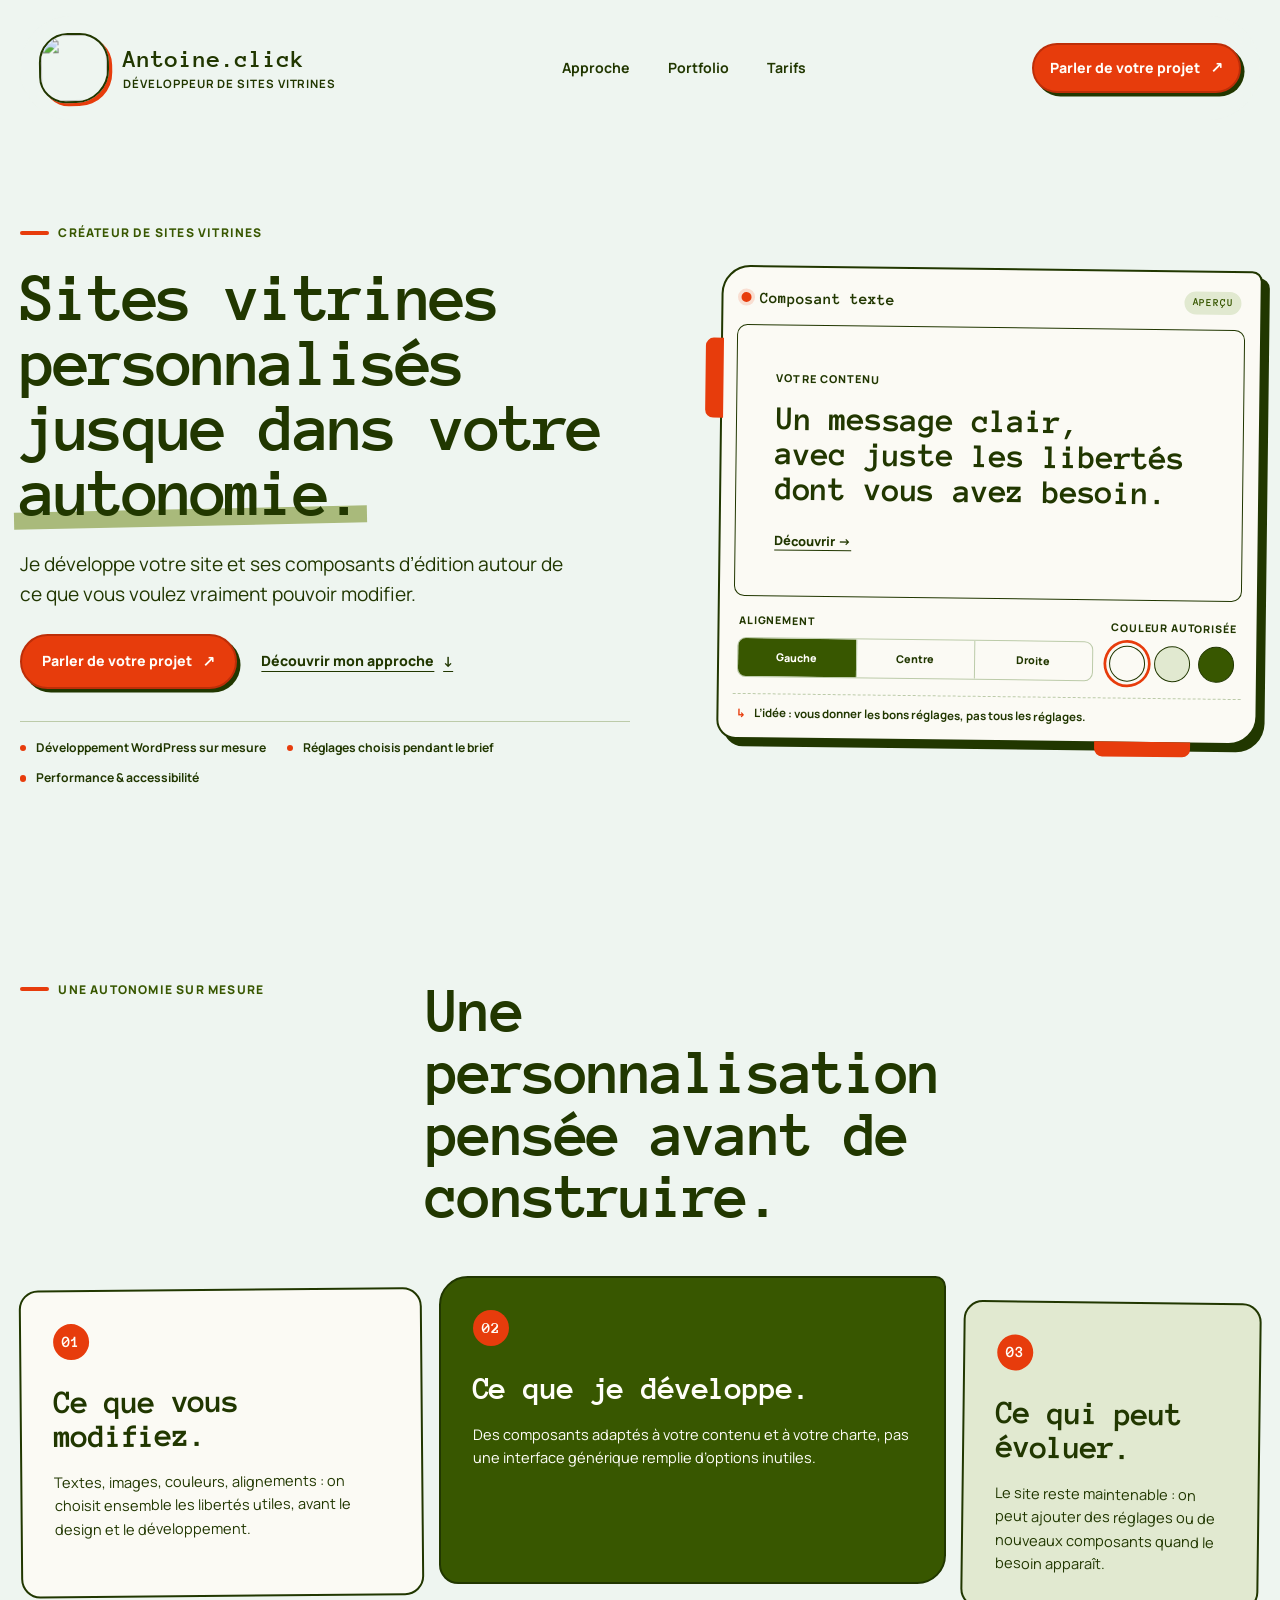
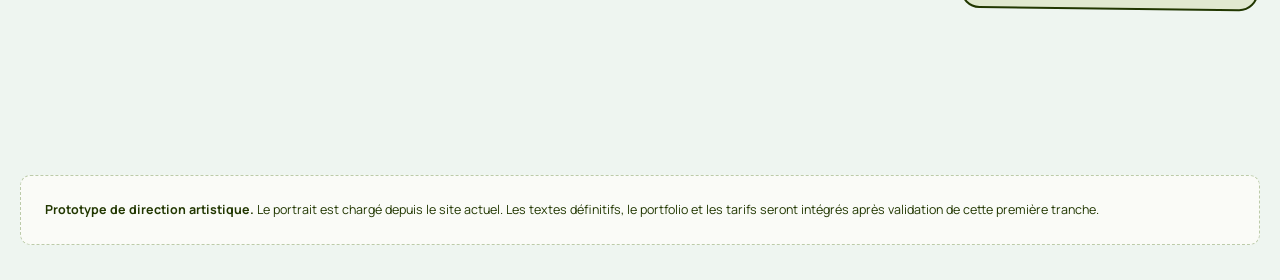
==== index.html @ 4ab594c1 "Publish prototype" ====
<!doctype html>
<html lang="fr">
  <head>
    <meta charset="UTF-8">
    <meta name="viewport" content="width=device-width, initial-scale=1">
    <meta
      name="description"
      content="Prototype de direction artistique pour le futur site d’Antoine."
    >
    <title>Antoine — Développement de sites vitrines sur mesure</title>
    <link rel="preconnect" href="https://fonts.googleapis.com">
    <link rel="preconnect" href="https://fonts.gstatic.com" crossorigin>
    <link
      href="https://fonts.googleapis.com/css2?family=Anonymous+Pro:wght@400;700&family=Manrope:wght@400;500;600;700&display=swap"
      rel="stylesheet"
    >
    <link rel="stylesheet" href="styles.css">
    <script src="script.js" defer></script>
  </head>
  <body>
    <a class="skip-link" href="#main">Aller au contenu</a>

    <header class="site-header" data-header>
      <a class="identity" href="#" aria-label="Antoine, accueil">
        <span class="portrait-frame">
          <img
            src="https://antoine.click/wp-content/uploads/portrait-antoine-carre-150x150.webp"
            alt=""
            width="150"
            height="150"
          >
        </span>
        <span class="identity-copy">
          <strong>Antoine.click</strong>
          <span>Développeur de sites vitrines</span>
        </span>
      </a>

      <nav class="desktop-nav" aria-label="Navigation principale">
        <ul>
          <li><a href="#approche">Approche</a></li>
          <li><a href="#portfolio">Portfolio</a></li>
          <li><a href="#tarifs">Tarifs</a></li>
        </ul>
      </nav>

      <a class="header-action button button--small" href="#projet">
        Parler de votre projet
        <span aria-hidden="true">↗</span>
      </a>

      <button
        class="menu-toggle"
        type="button"
        aria-expanded="false"
        aria-controls="mobile-menu"
      >
        <span class="menu-toggle__label">Menu</span>
        <span class="menu-toggle__icon" aria-hidden="true">
          <span></span>
          <span></span>
        </span>
      </button>

      <nav class="mobile-nav" id="mobile-menu" aria-label="Navigation mobile" hidden>
        <a href="#approche">Approche</a>
        <a href="#portfolio">Portfolio</a>
        <a href="#tarifs">Tarifs</a>
        <a href="#projet">Parler de votre projet</a>
      </nav>
    </header>

    <main id="main">
      <section class="hero" aria-labelledby="hero-title">
        <div class="hero-copy">
          <p class="eyebrow">
            <span aria-hidden="true"></span>
            Créateur de sites vitrines
          </p>
          <h1 id="hero-title">
            Sites vitrines<br>
            personnalisés<br>
            jusque dans votre <em>autonomie.</em>
          </h1>
          <p class="hero-intro">
            Je développe votre site et ses composants d’édition autour de ce
            que vous voulez vraiment pouvoir modifier.
          </p>
          <div class="hero-actions">
            <a class="button" href="#projet">
              Parler de votre projet
              <span aria-hidden="true">↗</span>
            </a>
            <a class="text-link" href="#approche">
              Découvrir mon approche
              <span aria-hidden="true">↓</span>
            </a>
          </div>
          <ul class="proof-list" aria-label="Points forts">
            <li>Développement WordPress sur mesure</li>
            <li>Réglages choisis pendant le brief</li>
            <li>Performance &amp; accessibilité</li>
          </ul>
        </div>

        <div class="workbench" aria-labelledby="demo-title">
          <div class="workbench__topbar">
            <p id="demo-title">
              <span class="status-dot" aria-hidden="true"></span>
              Composant texte
            </p>
            <span class="workbench__tag">aperçu</span>
          </div>

          <div class="component-preview" data-tone="cream" data-align="left">
            <p class="component-preview__label">Votre contenu</p>
            <p class="component-preview__text">
              Un message clair,<br>
              avec juste les libertés<br>
              dont vous avez besoin.
            </p>
            <a href="#projet" class="component-preview__link">Découvrir →</a>
          </div>

          <form class="controls" aria-label="Réglages de démonstration">
            <fieldset>
              <legend>Alignement</legend>
              <div class="segmented-control">
                <label>
                  <input type="radio" name="align" value="left" checked>
                  <span>Gauche</span>
                </label>
                <label>
                  <input type="radio" name="align" value="center">
                  <span>Centre</span>
                </label>
                <label>
                  <input type="radio" name="align" value="right">
                  <span>Droite</span>
                </label>
              </div>
            </fieldset>

            <fieldset>
              <legend>Couleur autorisée</legend>
              <div class="swatches">
                <label>
                  <input type="radio" name="tone" value="cream" checked>
                  <span class="swatch swatch--cream">
                    <span class="visually-hidden">Fond clair</span>
                  </span>
                </label>
                <label>
                  <input type="radio" name="tone" value="sage">
                  <span class="swatch swatch--sage">
                    <span class="visually-hidden">Fond végétal</span>
                  </span>
                </label>
                <label>
                  <input type="radio" name="tone" value="green">
                  <span class="swatch swatch--green">
                    <span class="visually-hidden">Fond vert profond</span>
                  </span>
                </label>
              </div>
            </fieldset>
          </form>

          <p class="workbench__note">
            <span aria-hidden="true">↳</span>
            L’idée : vous donner les bons réglages, pas tous les réglages.
          </p>
        </div>
      </section>

      <section class="approach" id="approche" aria-labelledby="approach-title">
        <div class="section-heading">
          <p class="eyebrow">
            <span aria-hidden="true"></span>
            Une autonomie sur mesure
          </p>
          <h2 id="approach-title">
            Une personnalisation pensée avant de construire.
          </h2>
        </div>

        <div class="approach-grid">
          <article class="principle principle--brief">
            <span class="principle__number">01</span>
            <h3>Ce que vous modifiez.</h3>
            <p>
              Textes, images, couleurs, alignements : on choisit ensemble les
              libertés utiles, avant le design et le développement.
            </p>
          </article>

          <article class="principle principle--build">
            <span class="principle__number">02</span>
            <h3>Ce que je développe.</h3>
            <p>
              Des composants adaptés à votre contenu et à votre charte, pas une
              interface générique remplie d’options inutiles.
            </p>
          </article>

          <article class="principle principle--evolve">
            <span class="principle__number">03</span>
            <h3>Ce qui peut évoluer.</h3>
            <p>
              Le site reste maintenable : on peut ajouter des réglages ou de
              nouveaux composants quand le besoin apparaît.
            </p>
          </article>
        </div>
      </section>

      <section class="prototype-note" aria-label="Note sur le prototype">
        <p>
          <strong>Prototype de direction artistique.</strong>
          Le portrait est chargé depuis le site actuel. Les textes définitifs,
          le portfolio et les tarifs seront intégrés après validation de cette
          première tranche.
        </p>
      </section>

      <section class="placeholder-section" id="portfolio" aria-label="Portfolio à venir"></section>
      <section class="placeholder-section" id="tarifs" aria-label="Tarifs à venir"></section>
      <section class="placeholder-section" id="projet" aria-label="Demande de projet à venir"></section>
    </main>
  </body>
</html>
---- styles.css ----
:root {
  --color-canvas: #eef5f0;
  --color-surface: #fbfaf4;
  --color-surface-soft: #e1e9d0;
  --color-green: #385700;
  --color-green-deep: #213700;
  --color-sage: #a9ba7b;
  --color-orange: #e73c0c;
  --color-orange-dark: #bd2e08;
  --color-line: #bccba9;
  --color-white: #fffef9;
  --font-display: "Anonymous Pro", "Courier New", monospace;
  --font-body: "Manrope", system-ui, sans-serif;
  --shadow-hard: 0.45rem 0.45rem 0 var(--color-green-deep);
  --radius-sm: 0.65rem;
  --radius-md: 1.2rem;
  --radius-lg: 1.8rem;
  --space-1: 0.4rem;
  --space-2: 0.75rem;
  --space-3: 1rem;
  --space-4: 1.5rem;
  --space-5: 2rem;
  --space-6: 3rem;
  --space-7: clamp(4rem, 8vw, 7rem);
  --content-width: 78rem;
  --reading-width: 43rem;
  --header-width: 82rem;
}

* {
  box-sizing: border-box;
}

html {
  color: var(--color-green-deep);
  background: var(--color-canvas);
  font-family: var(--font-body);
  line-height: 1.6;
  scroll-behavior: smooth;
}

body {
  margin: 0;
  overflow-x: hidden;
}

button,
input {
  font: inherit;
}

a {
  color: inherit;
}

a:focus-visible,
button:focus-visible,
input:focus-visible + span {
  outline: 0.22rem solid var(--color-orange);
  outline-offset: 0.25rem;
}

.skip-link {
  position: fixed;
  inset: var(--space-3) auto auto var(--space-3);
  z-index: 100;
  padding: var(--space-2) var(--space-3);
  color: var(--color-white);
  background: var(--color-green-deep);
  transform: translateY(-180%);
}

.skip-link:focus {
  transform: none;
}

.visually-hidden {
  position: absolute;
  width: 1px;
  height: 1px;
  padding: 0;
  margin: -1px;
  overflow: hidden;
  clip: rect(0, 0, 0, 0);
  white-space: nowrap;
  border: 0;
}

.site-header,
.hero,
.approach,
.prototype-note {
  width: min(calc(100% - 2.5rem), var(--content-width));
  margin-inline: auto;
}

.site-header {
  position: sticky;
  top: 0.85rem;
  z-index: 20;
  display: grid;
  grid-template-columns: auto 1fr auto;
  align-items: center;
  gap: clamp(1.4rem, 3vw, var(--space-5));
  width: min(calc(100% - 2.5rem), var(--header-width));
  margin-top: var(--space-3);
  padding: 1rem 1.1rem;
  background: rgb(238 245 240 / 88%);
  border: 1px solid rgb(188 203 169 / 0%);
  border-radius: 999px;
  backdrop-filter: blur(14px);
  transition:
    width 220ms ease,
    padding 220ms ease,
    background-color 220ms ease,
    border-color 220ms ease,
    box-shadow 220ms ease;
}

.site-header.is-compact {
  width: min(calc(100% - 2.5rem), var(--content-width));
  padding: 0.55rem 0.75rem;
  background: rgb(251 250 244 / 92%);
  border-color: rgb(188 203 169 / 85%);
  box-shadow: 0 0.8rem 2rem rgb(33 55 0 / 8%);
}

.identity {
  display: inline-flex;
  align-items: center;
  gap: 0.95rem;
  width: fit-content;
  text-decoration: none;
}

.portrait-frame {
  display: block;
  flex: 0 0 auto;
  width: 4.35rem;
  aspect-ratio: 1;
  border: 0.16rem solid var(--color-green-deep);
  border-radius: 42% 42% 48% 38%;
  box-shadow: 0.2rem 0.2rem 0 var(--color-orange);
  overflow: hidden;
  transform: rotate(-1deg);
  transition:
    width 220ms ease,
    box-shadow 220ms ease;
}

.site-header.is-compact .portrait-frame {
  width: 3.1rem;
  box-shadow: 0.14rem 0.14rem 0 var(--color-orange);
}

.portrait-frame img {
  display: block;
  width: 100%;
  height: 100%;
  object-fit: cover;
}

.identity-copy {
  display: grid;
  line-height: 1.15;
}

.identity-copy strong {
  font-family: var(--font-display);
  font-size: clamp(1.25rem, 2vw, 1.55rem);
  transition: font-size 220ms ease;
}

.site-header.is-compact .identity-copy strong {
  font-size: 1.1rem;
}

.identity-copy span {
  margin-top: 0.2rem;
  font-size: 0.72rem;
  font-weight: 700;
  letter-spacing: 0.08em;
  text-transform: uppercase;
  transition:
    opacity 180ms ease,
    transform 180ms ease;
}

.site-header.is-compact .identity-copy span {
  opacity: 0;
  transform: translateY(-0.25rem);
  pointer-events: none;
}

.desktop-nav {
  justify-self: center;
}

.desktop-nav ul {
  display: flex;
  gap: clamp(1.2rem, 3vw, 2.8rem);
  margin: 0;
  padding: 0;
  list-style: none;
}

.desktop-nav a {
  position: relative;
  font-size: 0.88rem;
  font-weight: 700;
  text-decoration: none;
}

.desktop-nav a::after {
  position: absolute;
  right: 0;
  bottom: -0.35rem;
  left: 0;
  height: 0.16rem;
  background: var(--color-orange);
  content: "";
  transform: scaleX(0);
  transform-origin: right;
}

.desktop-nav a:hover::after,
.desktop-nav a:focus-visible::after {
  transform: scaleX(1);
  transform-origin: left;
}

.button {
  display: inline-flex;
  align-items: center;
  justify-content: center;
  gap: 0.65rem;
  min-height: 3.25rem;
  padding: 0.82rem 1.25rem;
  color: var(--color-white);
  background: var(--color-orange);
  border: 0.14rem solid var(--color-orange-dark);
  border-radius: 999px;
  box-shadow: 0.22rem 0.22rem 0 var(--color-green-deep);
  font-size: 0.88rem;
  font-weight: 800;
  text-decoration: none;
}

.button--small {
  min-height: 2.75rem;
  padding: 0.65rem 1rem;
}

.button:hover {
  background: var(--color-orange-dark);
  box-shadow: 0.08rem 0.08rem 0 var(--color-green-deep);
  transform: translate(0.14rem, 0.14rem);
}

.button span {
  font-size: 1.1em;
}

.menu-toggle,
.mobile-nav {
  display: none;
}

.hero {
  display: grid;
  grid-template-columns: minmax(0, 1.06fr) minmax(23rem, 0.94fr);
  align-items: center;
  gap: clamp(3.25rem, 7vw, 7rem);
  min-height: calc(100svh - 8rem);
  padding-block: clamp(2.75rem, 5.5vw, 5.4rem);
}

.hero-copy {
  min-width: 0;
}

.eyebrow {
  display: flex;
  align-items: center;
  gap: 0.6rem;
  margin: 0 0 var(--space-4);
  color: var(--color-green);
  font-size: 0.75rem;
  font-weight: 800;
  letter-spacing: 0.1em;
  text-transform: uppercase;
}

.eyebrow > span {
  width: 1.8rem;
  height: 0.22rem;
  background: var(--color-orange);
  border-radius: 999px;
}

h1,
h2,
h3,
p {
  overflow-wrap: break-word;
}

h1,
h2,
h3 {
  font-family: var(--font-display);
}

h1 {
  max-width: 15.5ch;
  margin: 0;
  font-size: clamp(3rem, 5.4vw, 5.35rem);
  font-weight: 700;
  letter-spacing: -0.055em;
  line-height: 0.94;
}

h1 em,
h2 em {
  position: relative;
  z-index: 0;
  color: inherit;
  font-style: normal;
}

h1 em::after,
h2 em::after {
  position: absolute;
  z-index: -1;
  right: -0.08em;
  bottom: 0.04em;
  left: -0.08em;
  height: 0.24em;
  background: var(--color-sage);
  content: "";
  transform: rotate(-1.2deg);
}

.hero-intro {
  max-width: 34rem;
  margin: var(--space-4) 0 0;
  font-size: clamp(1.03rem, 1.5vw, 1.22rem);
  line-height: 1.55;
}

.hero-actions {
  display: flex;
  flex-wrap: wrap;
  align-items: center;
  gap: var(--space-4);
  margin-top: var(--space-4);
}

.text-link {
  display: inline-flex;
  align-items: center;
  gap: 0.55rem;
  padding-block: 0.5rem;
  font-size: 0.88rem;
  font-weight: 800;
  text-underline-offset: 0.3rem;
}

.proof-list {
  display: flex;
  flex-wrap: wrap;
  gap: 0.7rem 1.3rem;
  margin: var(--space-5) 0 0;
  padding: var(--space-3) 0 0;
  border-top: 1px solid var(--color-line);
  list-style: none;
}

.proof-list li {
  position: relative;
  padding-left: 1rem;
  font-size: 0.76rem;
  font-weight: 700;
}

.proof-list li::before {
  position: absolute;
  top: 0.55em;
  left: 0;
  width: 0.4rem;
  height: 0.4rem;
  background: var(--color-orange);
  border-radius: 50%;
  content: "";
}

.workbench {
  position: relative;
  padding: 0.9rem;
  background: var(--color-surface);
  border: 0.16rem solid var(--color-green-deep);
  border-radius: var(--radius-lg) var(--radius-sm) var(--radius-lg) var(--radius-md);
  box-shadow: var(--shadow-hard);
  transform: rotate(0.7deg);
}

.workbench::before,
.workbench::after {
  position: absolute;
  z-index: -1;
  background: var(--color-orange);
  content: "";
}

.workbench::before {
  top: 15%;
  left: -1.05rem;
  width: 1.1rem;
  height: 5rem;
  border-radius: 0.5rem 0 0 0.5rem;
}

.workbench::after {
  right: 12%;
  bottom: -0.9rem;
  width: 6rem;
  height: 0.9rem;
  border-radius: 0 0 0.5rem 0.5rem;
}

.workbench__topbar {
  display: flex;
  align-items: center;
  justify-content: space-between;
  gap: var(--space-3);
  padding: 0.2rem 0.25rem 0.85rem;
  font-family: var(--font-display);
  font-weight: 700;
}

.workbench__topbar p {
  display: flex;
  align-items: center;
  gap: 0.5rem;
  margin: 0;
}

.status-dot {
  width: 0.62rem;
  height: 0.62rem;
  background: var(--color-orange);
  border-radius: 50%;
  box-shadow: 0 0 0 0.22rem rgb(231 60 12 / 15%);
}

.workbench__tag {
  padding: 0.18rem 0.5rem;
  color: var(--color-green);
  background: var(--color-surface-soft);
  border-radius: 999px;
  font-size: 0.68rem;
  letter-spacing: 0.08em;
  text-transform: uppercase;
}

.component-preview {
  display: grid;
  align-content: center;
  min-height: 17rem;
  padding: clamp(1.45rem, 3vw, 2.5rem);
  color: var(--color-green-deep);
  background: var(--color-surface);
  border: 0.12rem solid var(--color-green-deep);
  border-radius: var(--radius-sm);
  transition:
    color 220ms ease,
    background-color 220ms ease,
    text-align 220ms ease;
}

.component-preview[data-tone="sage"] {
  background: var(--color-surface-soft);
}

.component-preview[data-tone="green"] {
  color: var(--color-white);
  background: var(--color-green);
}

.component-preview[data-align="center"] {
  text-align: center;
}

.component-preview[data-align="right"] {
  text-align: right;
}

.component-preview__label {
  margin: 0 0 1rem;
  font-size: 0.68rem;
  font-weight: 800;
  letter-spacing: 0.1em;
  text-transform: uppercase;
}

.component-preview__text {
  margin: 0;
  font-family: var(--font-display);
  font-size: clamp(1.55rem, 2.65vw, 2.3rem);
  font-weight: 700;
  letter-spacing: -0.035em;
  line-height: 1.02;
}

.component-preview__link {
  margin-top: 1.5rem;
  font-size: 0.8rem;
  font-weight: 800;
  text-underline-offset: 0.25rem;
}

.controls {
  display: grid;
  grid-template-columns: minmax(0, 1fr) auto;
  align-items: end;
  gap: var(--space-3);
  padding: 1rem 0.2rem 0.1rem;
}

.controls fieldset {
  min-width: 0;
  margin: 0;
  padding: 0;
  border: 0;
}

.controls legend {
  margin-bottom: 0.55rem;
  font-size: 0.66rem;
  font-weight: 800;
  letter-spacing: 0.08em;
  text-transform: uppercase;
}

.segmented-control {
  display: grid;
  grid-template-columns: repeat(3, minmax(0, 1fr));
  overflow: hidden;
  border: 0.1rem solid var(--color-line);
  border-radius: 0.55rem;
}

.segmented-control label,
.swatches label {
  position: relative;
  cursor: pointer;
}

.segmented-control input,
.swatches input {
  position: absolute;
  opacity: 0;
  pointer-events: none;
}

.segmented-control span {
  display: grid;
  min-height: 2.35rem;
  padding-inline: 0.6rem;
  place-items: center;
  font-size: 0.67rem;
  font-weight: 800;
}

.segmented-control label + label span {
  border-left: 0.1rem solid var(--color-line);
}

.segmented-control input:checked + span {
  color: var(--color-white);
  background: var(--color-green);
}

.swatches {
  display: flex;
  gap: 0.55rem;
}

.swatch {
  display: block;
  width: 2.25rem;
  height: 2.25rem;
  border: 0.11rem solid var(--color-green-deep);
  border-radius: 50%;
}

.swatch--cream {
  background: var(--color-surface);
}

.swatch--sage {
  background: var(--color-surface-soft);
}

.swatch--green {
  background: var(--color-green);
}

.swatches input:checked + .swatch {
  box-shadow:
    0 0 0 0.18rem var(--color-surface),
    0 0 0 0.35rem var(--color-orange);
}

.workbench__note {
  display: flex;
  gap: 0.55rem;
  margin: 0.9rem 0 0;
  padding: 0.65rem 0.2rem 0;
  border-top: 1px dashed var(--color-line);
  font-size: 0.72rem;
  font-weight: 700;
}

.workbench__note span {
  color: var(--color-orange);
}

.approach {
  padding-block: clamp(3rem, 7vw, 5.5rem);
}

.section-heading {
  display: grid;
  grid-template-columns: minmax(13rem, 0.38fr) minmax(0, 1fr);
  align-items: start;
  gap: clamp(2rem, 7vw, 7rem);
}

.section-heading h2 {
  max-width: 18ch;
  margin: 0;
  font-size: clamp(2.35rem, 5vw, 4.5rem);
  letter-spacing: -0.045em;
  line-height: 0.97;
}

.approach-grid {
  display: grid;
  grid-template-columns: repeat(12, minmax(0, 1fr));
  gap: var(--space-3);
  margin-top: var(--space-6);
}

.principle {
  position: relative;
  min-height: 15rem;
  padding: clamp(1.35rem, 2.5vw, 2rem);
  border: 0.13rem solid var(--color-green-deep);
  border-radius: var(--radius-md);
}

.principle--brief {
  grid-column: 1 / span 4;
  background: var(--color-surface);
  transform: translateY(0.8rem) rotate(-0.5deg);
}

.principle--build {
  grid-column: 5 / span 5;
  color: var(--color-white);
  background: var(--color-green);
  border-radius: var(--radius-lg) var(--radius-sm) var(--radius-lg) var(--radius-md);
}

.principle--evolve {
  grid-column: 10 / span 3;
  background: var(--color-surface-soft);
  transform: translateY(1.6rem) rotate(0.7deg);
}

.principle__number {
  display: inline-grid;
  width: 2.25rem;
  height: 2.25rem;
  margin-bottom: 1.7rem;
  place-items: center;
  color: var(--color-white);
  background: var(--color-orange);
  border-radius: 50%;
  font-family: var(--font-display);
  font-weight: 700;
}

.principle h3 {
  margin: 0;
  font-size: clamp(1.45rem, 2.6vw, 2.15rem);
  letter-spacing: -0.035em;
  line-height: 1.02;
}

.principle p {
  margin: 1rem 0 0;
  font-size: 0.91rem;
}

.prototype-note {
  margin-block: var(--space-7) var(--space-5);
  padding: var(--space-4);
  background: rgb(255 254 249 / 70%);
  border: 1px dashed var(--color-line);
  border-radius: var(--radius-sm);
  font-size: 0.78rem;
}

.prototype-note p {
  margin: 0;
}

.placeholder-section {
  min-height: 1px;
}

@media (max-width: 62rem) {
  .site-header {
    grid-template-columns: 1fr auto;
  }

  .site-header.is-compact .identity-copy span {
    display: none;
  }

  .desktop-nav,
  .header-action {
    display: none;
  }

  .menu-toggle {
    display: inline-flex;
    align-items: center;
    gap: 0.7rem;
    min-height: 2.8rem;
    padding: 0.55rem 0.8rem 0.55rem 1rem;
    color: var(--color-white);
    background: var(--color-orange);
    border: 0.12rem solid var(--color-orange-dark);
    border-radius: 999px;
    box-shadow: 0.18rem 0.18rem 0 var(--color-green-deep);
    font-size: 0.75rem;
    font-weight: 800;
    cursor: pointer;
  }

  .menu-toggle__icon {
    display: grid;
    gap: 0.3rem;
    width: 1.3rem;
  }

  .menu-toggle__icon span {
    display: block;
    height: 0.13rem;
    background: currentColor;
    border-radius: 999px;
  }

  .menu-toggle[aria-expanded="true"] .menu-toggle__icon span:first-child {
    transform: translateY(0.215rem) rotate(45deg);
  }

  .menu-toggle[aria-expanded="true"] .menu-toggle__icon span:last-child {
    transform: translateY(-0.215rem) rotate(-45deg);
  }

  .mobile-nav {
    position: absolute;
    top: calc(100% - 0.5rem);
    right: 0;
    display: grid;
    min-width: min(20rem, calc(100vw - 2.5rem));
    padding: var(--space-3);
    background: var(--color-surface);
    border: 0.14rem solid var(--color-green-deep);
    border-radius: var(--radius-md);
    box-shadow: var(--shadow-hard);
  }

  .mobile-nav[hidden] {
    display: none;
  }

  .mobile-nav a {
    padding: 0.8rem;
    font-family: var(--font-display);
    font-size: 1.15rem;
    font-weight: 700;
    text-decoration: none;
  }

  .mobile-nav a + a {
    border-top: 1px solid var(--color-line);
  }

  .hero {
    grid-template-columns: minmax(0, 1fr);
    min-height: auto;
  }

  .hero-copy {
    max-width: 48rem;
  }

  .workbench {
    width: min(100%, 40rem);
    justify-self: center;
  }

  .section-heading {
    grid-template-columns: 1fr;
    gap: 1rem;
  }

  .approach-grid {
    grid-template-columns: repeat(2, minmax(0, 1fr));
  }

  .principle--brief,
  .principle--build,
  .principle--evolve {
    grid-column: auto;
    transform: none;
  }

  .principle--evolve {
    grid-column: 1 / -1;
    min-height: auto;
  }
}

@media (max-width: 42rem) {
  .site-header,
  .hero,
  .approach,
  .prototype-note {
    width: min(calc(100% - 1.5rem), var(--content-width));
  }

  .site-header {
    top: 0.5rem;
    padding: 0.65rem;
  }

  .portrait-frame {
    width: 3.45rem;
  }

  .identity-copy span {
    display: none;
  }

  .hero {
    gap: 3.5rem;
    padding-top: 2.5rem;
  }

  h1 {
    font-size: clamp(2.65rem, 13vw, 4.2rem);
  }

  .hero-intro {
    font-size: 1rem;
  }

  .hero-actions {
    align-items: stretch;
    flex-direction: column;
  }

  .button,
  .text-link {
    width: 100%;
    justify-content: center;
  }

  .proof-list {
    display: grid;
  }

  .workbench {
    padding: 0.75rem;
    box-shadow: 0.28rem 0.28rem 0 var(--color-green-deep);
    transform: none;
  }

  .component-preview {
    min-height: 16rem;
    padding: 1.5rem;
  }

  .component-preview__text {
    font-size: clamp(1.6rem, 8vw, 2.2rem);
  }

  .controls {
    grid-template-columns: 1fr;
  }

  .segmented-control span {
    padding-inline: 0.2rem;
  }

  .approach-grid {
    grid-template-columns: 1fr;
  }

  .principle--evolve {
    grid-column: auto;
  }

  .principle {
    min-height: auto;
  }
}

@media (prefers-reduced-motion: no-preference) {
  .skip-link,
  .desktop-nav a::after,
  .button,
  .menu-toggle,
  .menu-toggle__icon span,
  .component-preview {
    transition:
      transform 180ms ease,
      box-shadow 180ms ease,
      background-color 180ms ease,
      color 180ms ease;
  }
}

@media (prefers-reduced-motion: reduce) {
  html {
    scroll-behavior: auto;
  }

  .site-header,
  .portrait-frame,
  .identity-copy strong,
  .identity-copy span {
    transition: none;
  }
}
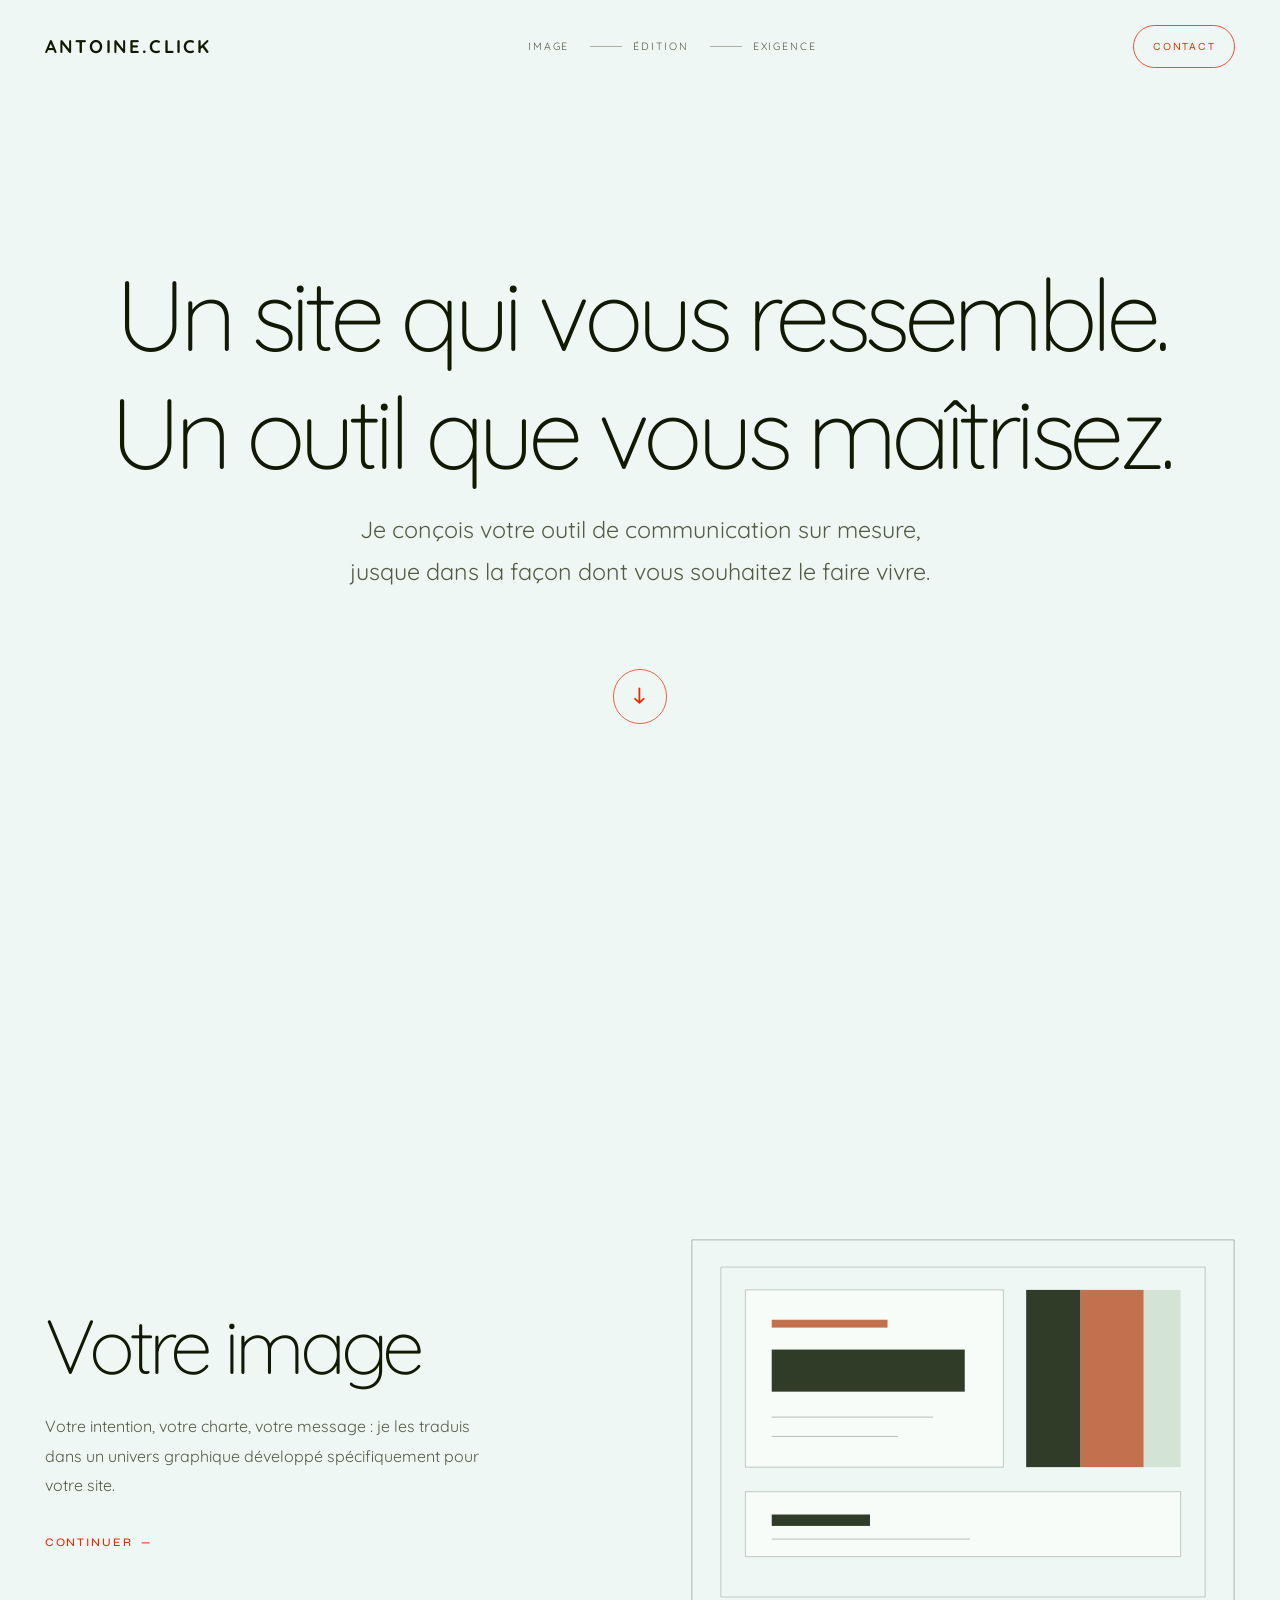
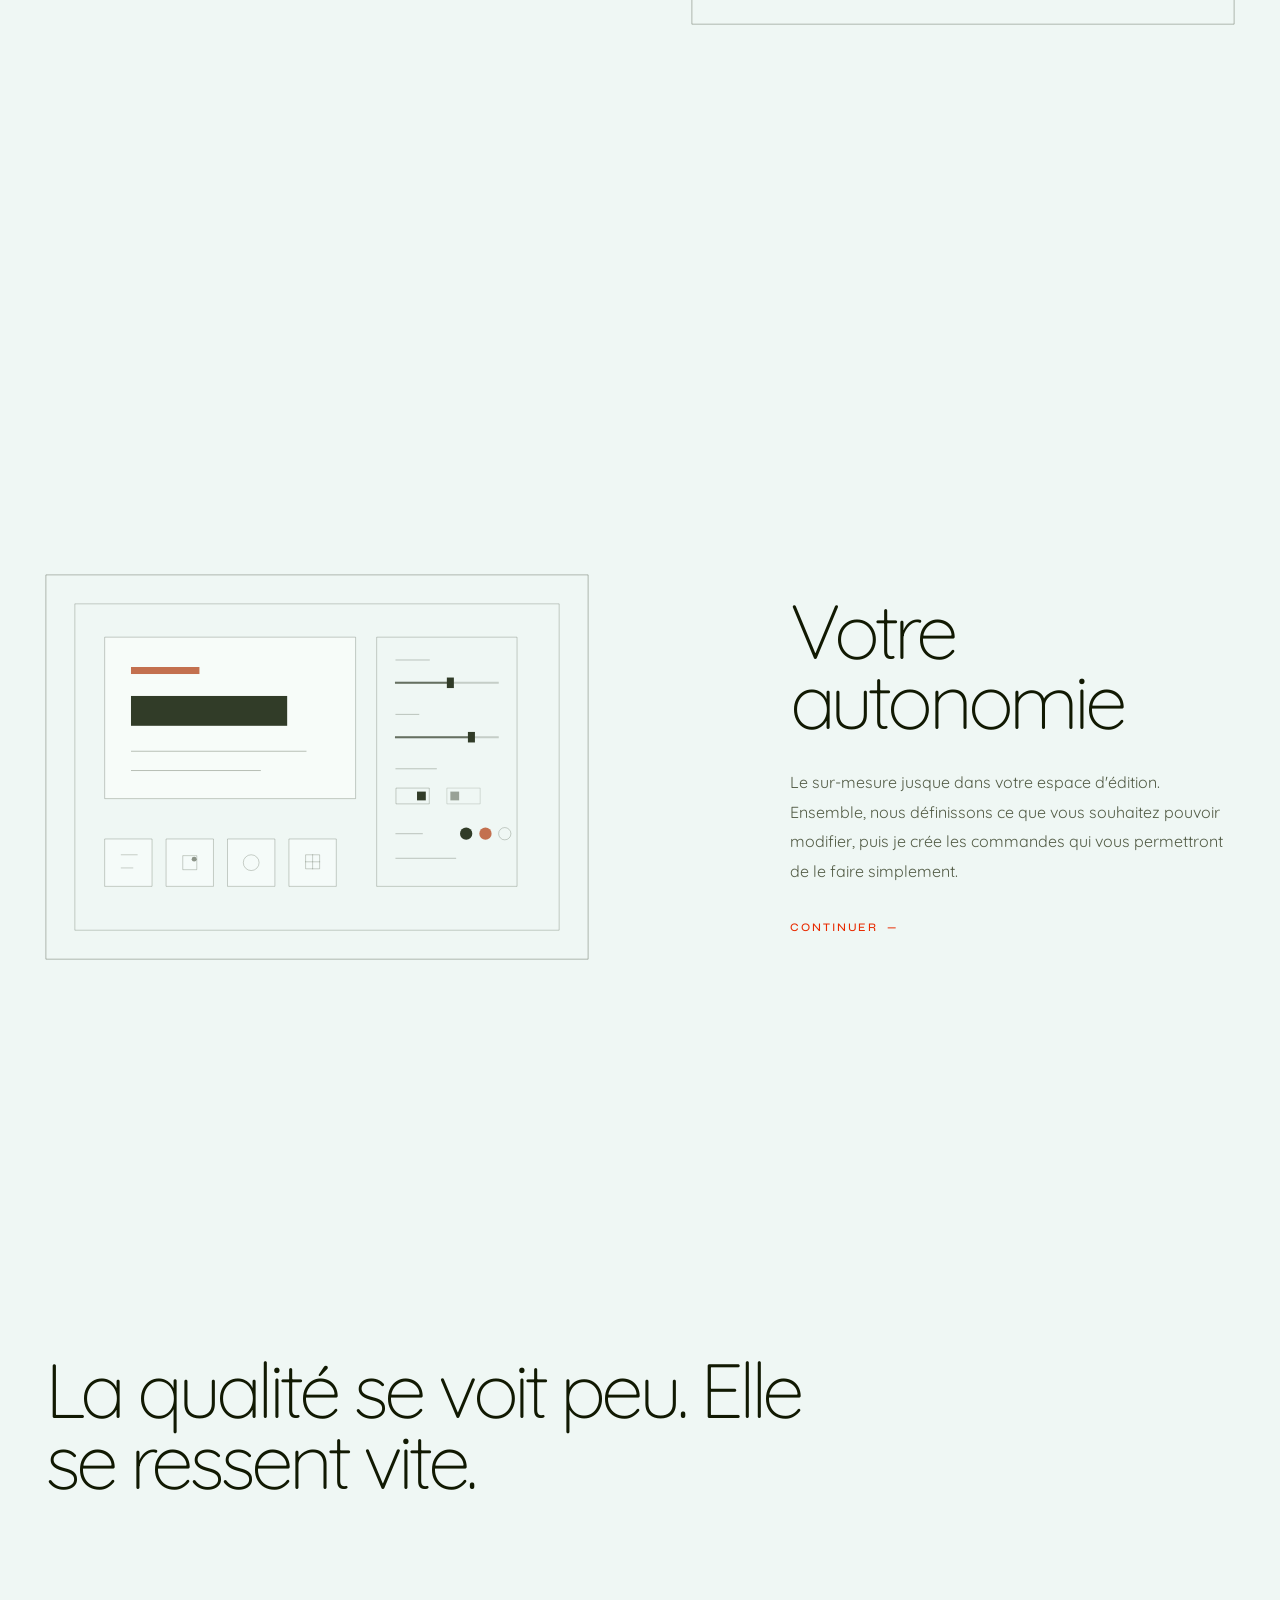
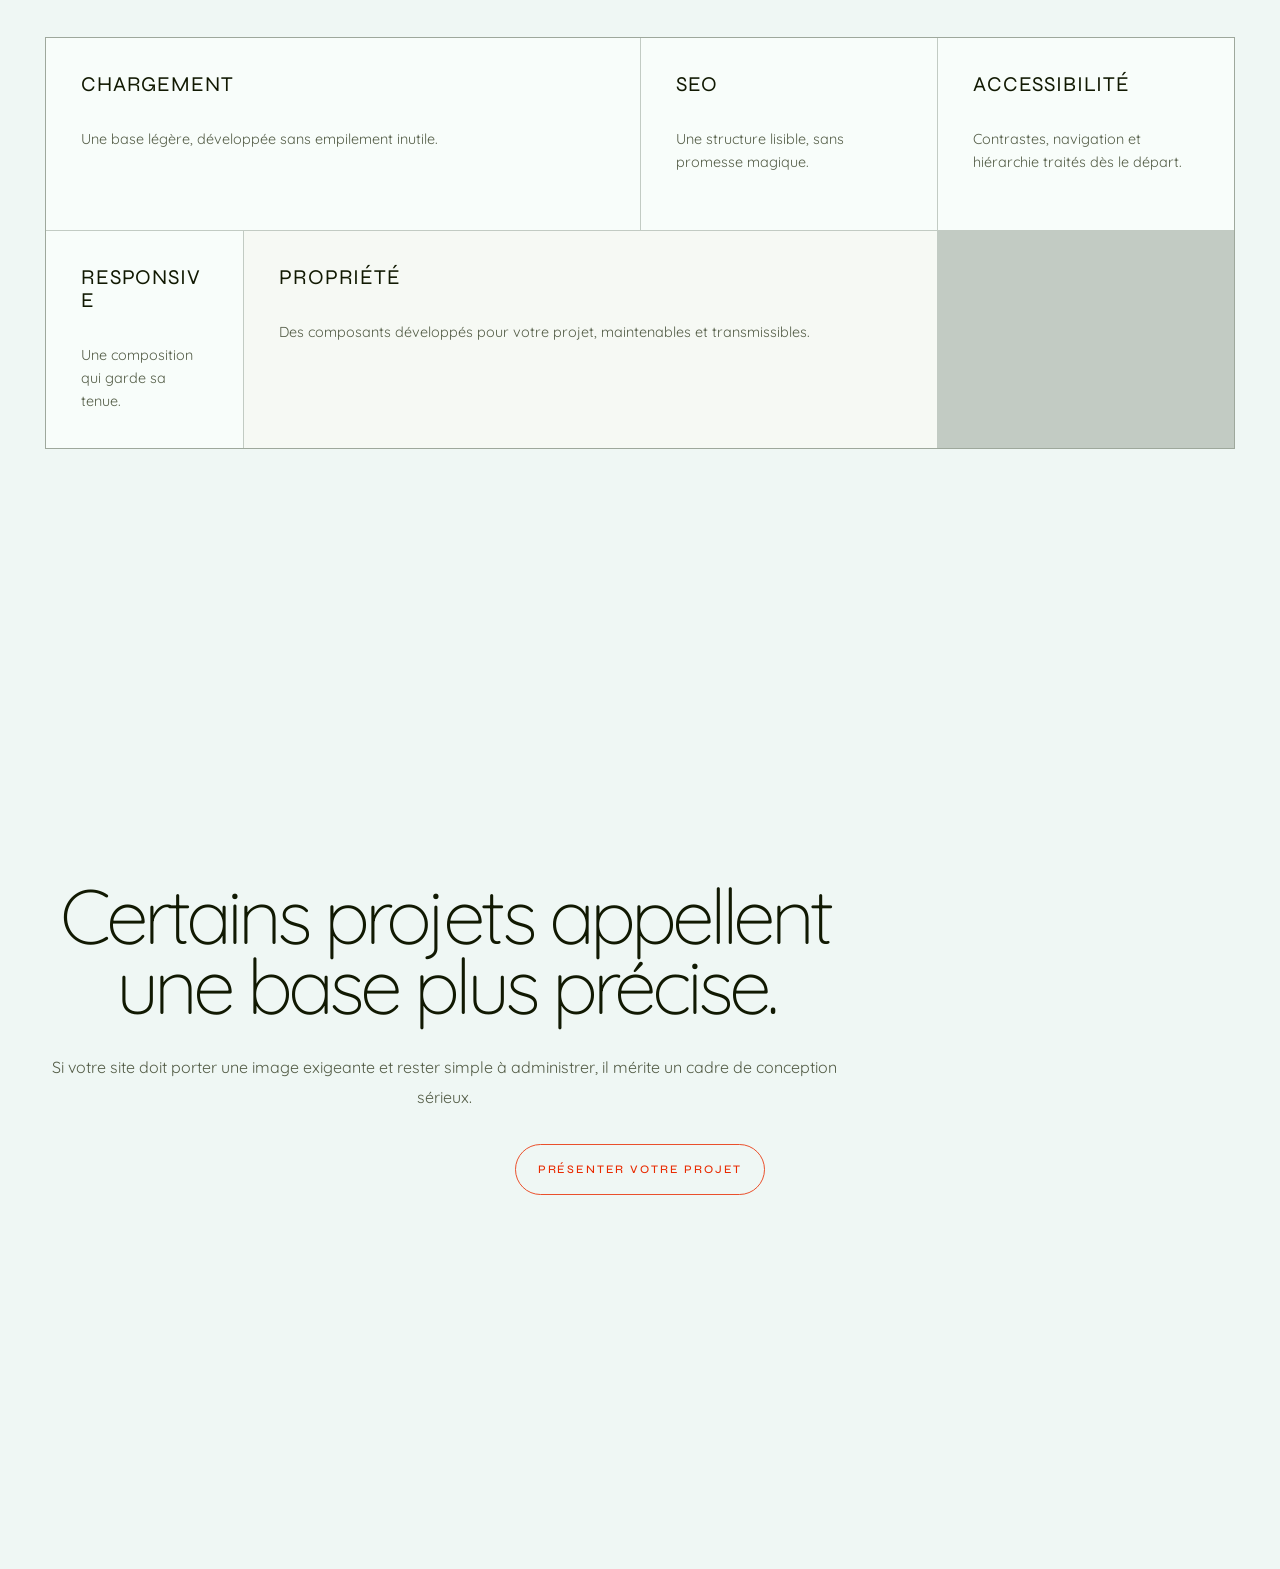
==== commit b2eac15f: "Publish prototype 2026-07-10 23:32" ====
--- a/index.html
+++ b/index.html
@@ -5,227 +5,178 @@
     <meta name="viewport" content="width=device-width, initial-scale=1">
     <meta
       name="description"
-      content="Prototype de direction artistique pour le futur site d’Antoine."
+      content="Prototype du futur site d’Antoine, fondé sur la direction éditoriale manifeste validée."
     >
-    <title>Antoine — Développement de sites vitrines sur mesure</title>
+    <title>Antoine — Sites vitrines sur mesure</title>
     <link rel="preconnect" href="https://fonts.googleapis.com">
     <link rel="preconnect" href="https://fonts.gstatic.com" crossorigin>
     <link
-      href="https://fonts.googleapis.com/css2?family=Anonymous+Pro:wght@400;700&family=Manrope:wght@400;500;600;700&display=swap"
+      href="https://fonts.googleapis.com/css2?family=Quicksand:wght@300;400;500&family=Syne:wght@400;500&display=swap"
       rel="stylesheet"
     >
-    <link rel="stylesheet" href="styles.css">
-    <script src="script.js" defer></script>
+    <link rel="stylesheet" href="editorial.css">
   </head>
   <body>
     <a class="skip-link" href="#main">Aller au contenu</a>
 
-    <header class="site-header" data-header>
-      <a class="identity" href="#" aria-label="Antoine, accueil">
-        <span class="portrait-frame">
-          <img
-            src="https://antoine.click/wp-content/uploads/portrait-antoine-carre-150x150.webp"
-            alt=""
-            width="150"
-            height="150"
-          >
-        </span>
-        <span class="identity-copy">
-          <strong>Antoine.click</strong>
-          <span>Développeur de sites vitrines</span>
-        </span>
+    <header class="site-header" aria-label="En-tête du site">
+      <a class="brand" href="index.html" aria-label="Antoine.click, accueil">
+        <span class="brand__name">Antoine.click</span>
       </a>
 
-      <nav class="desktop-nav" aria-label="Navigation principale">
-        <ul>
-          <li><a href="#approche">Approche</a></li>
-          <li><a href="#portfolio">Portfolio</a></li>
-          <li><a href="#tarifs">Tarifs</a></li>
-        </ul>
+      <nav class="site-nav" aria-label="Navigation principale">
+        <a href="#image">Image</a>
+        <a href="#edition">Édition</a>
+        <a href="#preuves">Exigence</a>
       </nav>
 
-      <a class="header-action button button--small" href="#projet">
-        Parler de votre projet
-        <span aria-hidden="true">↗</span>
-      </a>
-
-      <button
-        class="menu-toggle"
-        type="button"
-        aria-expanded="false"
-        aria-controls="mobile-menu"
-      >
-        <span class="menu-toggle__label">Menu</span>
-        <span class="menu-toggle__icon" aria-hidden="true">
-          <span></span>
-          <span></span>
-        </span>
-      </button>
-
-      <nav class="mobile-nav" id="mobile-menu" aria-label="Navigation mobile" hidden>
-        <a href="#approche">Approche</a>
-        <a href="#portfolio">Portfolio</a>
-        <a href="#tarifs">Tarifs</a>
-        <a href="#projet">Parler de votre projet</a>
-      </nav>
+      <a class="contact-link" href="#contact">Contact</a>
     </header>
 
     <main id="main">
-      <section class="hero" aria-labelledby="hero-title">
-        <div class="hero-copy">
-          <p class="eyebrow">
-            <span aria-hidden="true"></span>
-            Créateur de sites vitrines
+      <section class="stage" aria-labelledby="hero-title">
+        <div class="stage-content hero">
+          <h1 id="hero-title">
+            <span>Un site qui vous ressemble.</span>
+            <span>Un outil que vous maîtrisez.</span>
+          </h1>
+          <p class="hero__intro">
+            Je conçois votre outil de communication sur mesure, jusque dans la
+            façon dont vous souhaitez le faire vivre.
           </p>
-          <h1 id="hero-title">
-            Sites vitrines<br>
-            personnalisés<br>
-            jusque dans votre <em>autonomie.</em>
-          </h1>
-          <p class="hero-intro">
-            Je développe votre site et ses composants d’édition autour de ce
-            que vous voulez vraiment pouvoir modifier.
-          </p>
-          <div class="hero-actions">
-            <a class="button" href="#projet">
-              Parler de votre projet
-              <span aria-hidden="true">↗</span>
-            </a>
-            <a class="text-link" href="#approche">
-              Découvrir mon approche
+          <div class="hero__actions">
+            <a class="scroll-cue" href="#image" aria-label="Découvrir la suite">
               <span aria-hidden="true">↓</span>
             </a>
           </div>
-          <ul class="proof-list" aria-label="Points forts">
-            <li>Développement WordPress sur mesure</li>
-            <li>Réglages choisis pendant le brief</li>
-            <li>Performance &amp; accessibilité</li>
-          </ul>
-        </div>
-
-        <div class="workbench" aria-labelledby="demo-title">
-          <div class="workbench__topbar">
-            <p id="demo-title">
-              <span class="status-dot" aria-hidden="true"></span>
-              Composant texte
-            </p>
-            <span class="workbench__tag">aperçu</span>
-          </div>
-
-          <div class="component-preview" data-tone="cream" data-align="left">
-            <p class="component-preview__label">Votre contenu</p>
-            <p class="component-preview__text">
-              Un message clair,<br>
-              avec juste les libertés<br>
-              dont vous avez besoin.
-            </p>
-            <a href="#projet" class="component-preview__link">Découvrir →</a>
-          </div>
-
-          <form class="controls" aria-label="Réglages de démonstration">
-            <fieldset>
-              <legend>Alignement</legend>
-              <div class="segmented-control">
-                <label>
-                  <input type="radio" name="align" value="left" checked>
-                  <span>Gauche</span>
-                </label>
-                <label>
-                  <input type="radio" name="align" value="center">
-                  <span>Centre</span>
-                </label>
-                <label>
-                  <input type="radio" name="align" value="right">
-                  <span>Droite</span>
-                </label>
-              </div>
-            </fieldset>
-
-            <fieldset>
-              <legend>Couleur autorisée</legend>
-              <div class="swatches">
-                <label>
-                  <input type="radio" name="tone" value="cream" checked>
-                  <span class="swatch swatch--cream">
-                    <span class="visually-hidden">Fond clair</span>
-                  </span>
-                </label>
-                <label>
-                  <input type="radio" name="tone" value="sage">
-                  <span class="swatch swatch--sage">
-                    <span class="visually-hidden">Fond végétal</span>
-                  </span>
-                </label>
-                <label>
-                  <input type="radio" name="tone" value="green">
-                  <span class="swatch swatch--green">
-                    <span class="visually-hidden">Fond vert profond</span>
-                  </span>
-                </label>
-              </div>
-            </fieldset>
-          </form>
-
-          <p class="workbench__note">
-            <span aria-hidden="true">↳</span>
-            L’idée : vous donner les bons réglages, pas tous les réglages.
-          </p>
         </div>
       </section>
 
-      <section class="approach" id="approche" aria-labelledby="approach-title">
-        <div class="section-heading">
-          <p class="eyebrow">
-            <span aria-hidden="true"></span>
-            Une autonomie sur mesure
+      <section class="stage" id="image" aria-labelledby="image-title">
+        <div class="stage-content editorial-block">
+        <div class="editorial-block__copy">
+          <h2 id="image-title">Votre image</h2>
+          <p>
+            Votre intention, votre charte, votre message : je les traduis dans
+            un univers graphique développé spécifiquement pour votre site.
           </p>
-          <h2 id="approach-title">
-            Une personnalisation pensée avant de construire.
-          </h2>
+          <a class="read-link" href="#edition">Continuer <span aria-hidden="true">—</span></a>
         </div>
 
-        <div class="approach-grid">
-          <article class="principle principle--brief">
-            <span class="principle__number">01</span>
-            <h3>Ce que vous modifiez.</h3>
+        <svg class="visual-svg visual-svg--identity" viewBox="0 0 620 440" role="img" aria-label="Étude graphique abstraite">
+          <rect class="visual-svg__frame" x="1" y="1" width="618" height="438"></rect>
+          <rect class="visual-svg__thin" x="34" y="32" width="552" height="376"></rect>
+          <rect class="visual-svg__paper" x="62" y="58" width="294" height="202"></rect>
+          <rect class="visual-svg__accent" x="92" y="92" width="132" height="9"></rect>
+          <rect class="visual-svg__strong" x="92" y="126" width="220" height="48"></rect>
+          <path class="visual-svg__line" d="M92 203H276"></path>
+          <path class="visual-svg__line" d="M92 225H236"></path>
+          <rect class="visual-svg__swatch visual-svg__swatch--dark" x="382" y="58" width="62" height="202"></rect>
+          <rect class="visual-svg__swatch visual-svg__swatch--accent" x="444" y="58" width="72" height="202"></rect>
+          <rect class="visual-svg__swatch visual-svg__swatch--light" x="516" y="58" width="42" height="202"></rect>
+          <rect class="visual-svg__paper" x="62" y="288" width="496" height="74"></rect>
+          <rect class="visual-svg__strong" x="92" y="314" width="112" height="13"></rect>
+          <path class="visual-svg__line" d="M92 342H318"></path>
+          </svg>
+        </div>
+      </section>
+
+      <section class="stage" id="edition" aria-labelledby="edition-title">
+        <div class="stage-content editorial-block editorial-block--reverse">
+          <svg class="visual-svg visual-svg--interface" viewBox="0 0 620 440" role="img" aria-label="Interface de modification abstraite">
+          <rect class="visual-svg__frame" x="1" y="1" width="618" height="438"></rect>
+          <rect class="visual-svg__thin" x="34" y="34" width="552" height="372"></rect>
+          <rect class="visual-svg__paper" x="68" y="72" width="286" height="184"></rect>
+          <rect class="visual-svg__accent" x="98" y="106" width="78" height="8"></rect>
+          <rect class="visual-svg__strong" x="98" y="139" width="178" height="34"></rect>
+          <path class="visual-svg__line" d="M98 202H298"></path>
+          <path class="visual-svg__line" d="M98 224H246"></path>
+
+          <rect class="visual-svg__settings" x="378" y="72" width="160" height="284"></rect>
+          <path class="visual-svg__setting-line" d="M400 98H438M400 160H426M400 222H446M400 296H430M400 324H468"></path>
+          <path class="visual-svg__range-track" d="M400 124H516M400 186H516"></path>
+          <path class="visual-svg__range-value" d="M400 124H462M400 186H486"></path>
+          <rect class="visual-svg__range-thumb" x="458" y="118" width="8" height="12"></rect>
+          <rect class="visual-svg__range-thumb" x="482" y="180" width="8" height="12"></rect>
+          <rect class="visual-svg__toggle" x="400" y="244" width="38" height="18"></rect>
+          <rect class="visual-svg__toggle-thumb" x="424" y="248" width="10" height="10"></rect>
+          <rect class="visual-svg__toggle visual-svg__toggle--off" x="458" y="244" width="38" height="18"></rect>
+          <rect class="visual-svg__toggle-thumb visual-svg__toggle-thumb--off" x="462" y="248" width="10" height="10"></rect>
+          <circle class="visual-svg__color-dot visual-svg__color-dot--deep" cx="480" cy="296" r="7"></circle>
+          <circle class="visual-svg__color-dot visual-svg__color-dot--accent" cx="502" cy="296" r="7"></circle>
+          <circle class="visual-svg__color-dot visual-svg__color-dot--empty" cx="524" cy="296" r="7"></circle>
+          <rect class="visual-svg__control" x="68" y="302" width="54" height="54"></rect>
+          <path class="visual-svg__icon" d="M87 320H105M87 335H100"></path>
+          <rect class="visual-svg__control" x="138" y="302" width="54" height="54"></rect>
+          <rect class="visual-svg__icon-shape" x="157" y="321" width="16" height="16"></rect>
+          <circle class="visual-svg__icon-fill" cx="170" cy="325" r="2.8"></circle>
+          <rect class="visual-svg__control" x="208" y="302" width="54" height="54"></rect>
+          <circle class="visual-svg__icon-shape" cx="235" cy="329" r="9"></circle>
+          <rect class="visual-svg__control" x="278" y="302" width="54" height="54"></rect>
+          <rect class="visual-svg__icon-shape" x="297" y="320" width="16" height="16"></rect>
+          <path class="visual-svg__icon" d="M305 320V336M297 328H313"></path>
+          </svg>
+
+        <div class="editorial-block__copy">
+          <h2 id="edition-title">Votre autonomie</h2>
+          <p>
+            Le sur-mesure jusque dans votre espace d'édition. Ensemble, nous définissons ce que vous souhaitez pouvoir modifier, puis je crée les commandes qui vous permettront de le faire simplement.
+          </p>
+          <a class="read-link" href="#preuves">Continuer <span aria-hidden="true">—</span></a>
+          </div>
+        </div>
+      </section>
+
+      <section class="stage" id="preuves" aria-labelledby="proofs-title">
+        <div class="stage-content proofs">
+        <h2 id="proofs-title">
+          La qualité se voit peu. Elle se ressent vite.
+        </h2>
+
+        <div class="proof-grid" aria-label="Preuves et engagements">
+          <article class="proof proof--wide">
+            <h3>Chargement</h3>
             <p>
-              Textes, images, couleurs, alignements : on choisit ensemble les
-              libertés utiles, avant le design et le développement.
+              Une base légère, développée sans empilement inutile.
             </p>
           </article>
 
-          <article class="principle principle--build">
-            <span class="principle__number">02</span>
-            <h3>Ce que je développe.</h3>
+          <article class="proof">
+            <h3>SEO</h3>
+            <p>Une structure lisible, sans promesse magique.</p>
+          </article>
+
+          <article class="proof">
+            <h3>Accessibilité</h3>
+            <p>Contrastes, navigation et hiérarchie traités dès le départ.</p>
+          </article>
+
+          <article class="proof proof--small">
+            <h3>Responsive</h3>
+            <p>Une composition qui garde sa tenue.</p>
+          </article>
+
+          <article class="proof proof--long">
+            <h3>Propriété</h3>
             <p>
-              Des composants adaptés à votre contenu et à votre charte, pas une
-              interface générique remplie d’options inutiles.
+              Des composants développés pour votre projet, maintenables et
+              transmissibles.
             </p>
           </article>
-
-          <article class="principle principle--evolve">
-            <span class="principle__number">03</span>
-            <h3>Ce qui peut évoluer.</h3>
-            <p>
-              Le site reste maintenable : on peut ajouter des réglages ou de
-              nouveaux composants quand le besoin apparaît.
-            </p>
-          </article>
+          </div>
         </div>
       </section>
 
-      <section class="prototype-note" aria-label="Note sur le prototype">
-        <p>
-          <strong>Prototype de direction artistique.</strong>
-          Le portrait est chargé depuis le site actuel. Les textes définitifs,
-          le portfolio et les tarifs seront intégrés après validation de cette
-          première tranche.
-        </p>
+      <section class="stage" id="contact" aria-labelledby="contact-title">
+        <div class="stage-content closing">
+          <h2 id="contact-title">Certains projets appellent une base plus précise.</h2>
+          <p>
+            Si votre site doit porter une image exigeante et rester simple à
+            administrer, il mérite un cadre de conception sérieux.
+          </p>
+          <a class="button" href="mailto:contact@antoine.click">Présenter votre projet</a>
+        </div>
       </section>
-
-      <section class="placeholder-section" id="portfolio" aria-label="Portfolio à venir"></section>
-      <section class="placeholder-section" id="tarifs" aria-label="Tarifs à venir"></section>
-      <section class="placeholder-section" id="projet" aria-label="Demande de projet à venir"></section>
     </main>
   </body>
 </html>
--- a/editorial.css
+++ b/editorial.css
@@ -0,0 +1,796 @@
+:root {
+  --color-acid: oklch(0.97 0.01 168.02);
+  --color-red: oklch(0.6 0.23 35.68);
+  --color-red-dark: oklch(0.48 0.2 35.68);
+  --color-canvas: oklch(0.97 0.01 168.02);
+  --color-paper: oklch(0.99 0.006 168.02);
+  --color-ink: oklch(0.2 0.045 125);
+  --color-muted: oklch(0.46 0.035 125);
+  --color-line: oklch(0.76 0.025 145);
+  --color-acid-soft: color-mix(in oklch, var(--color-acid) 74%, white);
+  --visual-deep: oklch(0.34 0.038 132);
+  --visual-accent: oklch(0.63 0.115 42);
+  --visual-soft: oklch(0.9 0.025 150);
+  --visual-line: oklch(0.72 0.025 145);
+  --font-display: "Quicksand", ui-sans-serif, system-ui, sans-serif;
+  --font-body: "Quicksand", ui-sans-serif, system-ui, sans-serif;
+  --font-mono: "Quicksand", ui-sans-serif, system-ui, sans-serif;
+  --font-accent: "Syne", "Quicksand", ui-sans-serif, system-ui, sans-serif;
+  --stage-max-inline-size: 80rem;
+  --stagePadding: 0.675rem;
+  --stageSafety: clamp(4rem, 10vw, 8rem);
+  --reading-width: 36rem;
+  --header-height: 7.8rem;
+  --space-xs: 0.5rem;
+  --space-s: 0.85rem;
+  --space-m: 1.25rem;
+  --space-l: 2rem;
+  --space-xl: clamp(3rem, 7vw, 6rem);
+  --space-xxl: clamp(5rem, 11vw, 10rem);
+}
+
+* {
+  box-sizing: border-box;
+}
+
+html {
+  color: var(--color-ink);
+  background: var(--color-canvas);
+  font-family: var(--font-body);
+  line-height: 1.6;
+  scroll-behavior: smooth;
+  scroll-padding-top: var(--header-height);
+}
+
+body {
+  min-inline-size: 20rem;
+  margin: 0;
+}
+
+a {
+  color: inherit;
+}
+
+a:focus-visible {
+  outline: 1px solid var(--color-red);
+  outline-offset: 0.38rem;
+}
+
+.skip-link {
+  position: fixed;
+  inset: var(--space-m) auto auto var(--space-m);
+  z-index: 100;
+  padding: var(--space-s) var(--space-m);
+  color: var(--color-paper);
+  background: var(--color-ink);
+  transform: translateY(-180%);
+}
+
+.skip-link:focus {
+  transform: none;
+}
+
+main {
+  padding-top: var(--header-height);
+}
+
+.stage {
+  display: flex;
+  justify-content: center;
+  padding-block-end: var(--stageSafety);
+}
+
+.stage-content {
+  flex-grow: 0;
+  flex-shrink: 0;
+  inline-size: 100%;
+  max-inline-size: var(--stage-max-inline-size);
+  min-block-size: calc(100svh - var(--header-height));
+  padding-inline: var(--stagePadding);
+}
+
+.site-header {
+  position: fixed;
+  z-index: 20;
+  top: 0;
+  right: 0;
+  left: 0;
+  width: 100%;
+  display: grid;
+  grid-template-columns: 1fr auto;
+  grid-template-rows: auto auto;
+  align-content: center;
+  align-items: center;
+  gap: var(--space-m);
+  row-gap: 0.95rem;
+  height: var(--header-height);
+  margin-inline: 0;
+  padding-inline: max(var(--stagePadding), calc((100vw - var(--stage-max-inline-size)) / 2 + var(--stagePadding)));
+  padding-block: var(--space-m);
+  background: var(--color-canvas);
+  opacity: 0;
+  animation: revealHeader 900ms ease 2.2s forwards;
+}
+
+.brand,
+.contact-link,
+.site-nav a {
+  text-decoration: none;
+}
+
+.brand {
+  display: inline-flex;
+  align-items: center;
+  width: fit-content;
+}
+
+.brand__name {
+  font-family: var(--font-display);
+  font-size: clamp(1rem, 1.45vw, 1.15rem);
+  font-weight: 700;
+  letter-spacing: 0.12em;
+  text-transform: uppercase;
+  transition: color 180ms ease;
+}
+
+.brand:hover .brand__name,
+.brand:focus-visible .brand__name {
+  color: var(--color-red);
+}
+
+.site-nav {
+  grid-column: 1 / -1;
+  grid-row: 2;
+  display: flex;
+  justify-content: flex-start;
+  gap: 1rem;
+  overflow-x: auto;
+  padding-bottom: 0.25rem;
+}
+
+.site-nav a {
+  position: relative;
+  color: var(--color-muted);
+  font-size: 0.66rem;
+  font-weight: 400;
+  letter-spacing: 0.18em;
+  text-transform: uppercase;
+  transition:
+    color 180ms ease,
+    opacity 180ms ease;
+}
+
+.site-nav a::before {
+  position: absolute;
+  top: 50%;
+  right: calc(100% + 0.7rem);
+  width: 2rem;
+  height: 1px;
+  background: currentColor;
+  content: "";
+  opacity: 0.45;
+}
+
+.site-nav a::before {
+  display: none;
+}
+
+.site-nav a:first-child::before {
+  display: none;
+}
+
+.site-nav a::after,
+.read-link::after {
+  position: absolute;
+  right: 0;
+  bottom: -0.42rem;
+  left: 0;
+  height: 1px;
+  background: var(--color-red);
+  content: "";
+  opacity: 0;
+  transform: scaleX(0.35);
+  transition:
+    opacity 180ms ease,
+    transform 180ms ease;
+}
+
+.site-nav a:hover,
+.site-nav a:focus-visible,
+.read-link:hover,
+.read-link:focus-visible {
+  color: var(--color-red);
+}
+
+.site-nav a:hover::after,
+.site-nav a:focus-visible::after,
+.read-link:hover::after,
+.read-link:focus-visible::after {
+  opacity: 1;
+  transform: scaleX(1);
+}
+
+.contact-link {
+  padding: 0.72rem 0.8rem;
+  border: 1px solid color-mix(in oklch, var(--color-red) 82%, transparent);
+  border-radius: 999px;
+  box-shadow: none;
+  color: var(--color-red);
+  background: transparent;
+  font-family: var(--font-accent);
+  font-size: 0.68rem;
+  font-weight: 400;
+  letter-spacing: 0.16em;
+  text-transform: uppercase;
+  transition:
+    background-color 180ms ease,
+    border-color 180ms ease,
+    box-shadow 180ms ease,
+    color 180ms ease,
+    opacity 180ms ease;
+}
+
+.contact-link:hover,
+.contact-link:focus-visible {
+  color: var(--color-red-dark);
+  background: color-mix(in oklch, var(--color-red) 5%, transparent);
+  border-color: var(--color-red);
+  box-shadow: 0 0 0 0.28rem color-mix(in oklch, var(--color-red) 9%, transparent);
+}
+
+.hero {
+  display: flex;
+  flex-direction: column;
+  align-items: center;
+  justify-content: center;
+  opacity: 0;
+  text-align: center;
+  animation: revealHero 1000ms ease 160ms forwards;
+}
+
+h1,
+h2,
+h3,
+p {
+  overflow-wrap: break-word;
+}
+
+h1,
+h2 {
+  font-family: var(--font-display);
+  font-weight: 300;
+  letter-spacing: -0.065em;
+}
+
+h1 {
+  width: 100%;
+  max-width: min(100%, 20ch);
+  margin: 0;
+  font-size: clamp(2.48rem, 13vw, 3rem);
+  line-height: 0.94;
+}
+
+h1 span {
+  display: block;
+}
+
+h1 span + span {
+  margin-top: clamp(0.28em, 1.2vw, 0.42em);
+}
+
+.hero__intro {
+  max-width: 44rem;
+  margin: var(--space-l) auto 0;
+  color: var(--color-muted);
+  font-size: 1rem;
+  line-height: 1.75;
+  text-wrap: balance;
+}
+
+.hero__actions {
+  display: flex;
+  flex-wrap: wrap;
+  align-items: center;
+  flex-direction: column;
+  gap: var(--space-m);
+  margin-top: clamp(2.5rem, 6vw, 5rem);
+}
+
+.button,
+.text-link,
+.read-link,
+.scroll-cue {
+  display: inline-flex;
+  align-items: center;
+  justify-content: center;
+  gap: 0.55rem;
+  font-weight: 500;
+}
+
+.button {
+  width: 100%;
+  min-height: 3.15rem;
+  padding: 0.82rem 1.35rem;
+  color: var(--color-red);
+  background: transparent;
+  border: 1px solid color-mix(in oklch, var(--color-red) 82%, transparent);
+  border-radius: 999px;
+  box-shadow: none;
+  font-family: var(--font-accent);
+  font-size: 0.72rem;
+  letter-spacing: 0.16em;
+  text-transform: uppercase;
+  text-decoration: none;
+  transition:
+    background-color 180ms ease,
+    border-color 180ms ease,
+    box-shadow 180ms ease,
+    color 180ms ease;
+}
+
+.button:hover,
+.button:focus-visible {
+  color: var(--color-red-dark);
+  background: color-mix(in oklch, var(--color-red) 5%, transparent);
+  border-color: var(--color-red);
+  transform: none;
+  box-shadow: 0 0 0 0.3rem color-mix(in oklch, var(--color-red) 9%, transparent);
+}
+
+.scroll-cue {
+  align-self: center;
+  width: 3.4rem;
+  aspect-ratio: 1;
+  color: var(--color-red);
+  border: 1px solid color-mix(in oklch, var(--color-red) 72%, transparent);
+  border-radius: 50%;
+  font-family: var(--font-accent);
+  font-size: 1.35rem;
+  text-decoration: none;
+  opacity: 0;
+  animation: revealHeader 900ms ease 2.2s forwards;
+  transition:
+    background-color 180ms ease,
+    border-color 180ms ease,
+    box-shadow 180ms ease,
+    color 180ms ease,
+    transform 180ms ease;
+}
+
+.scroll-cue:hover,
+.scroll-cue:focus-visible {
+  color: var(--color-red-dark);
+  background: color-mix(in oklch, var(--color-red) 5%, transparent);
+  border-color: var(--color-red);
+  box-shadow: 0 0 0 0.3rem color-mix(in oklch, var(--color-red) 9%, transparent);
+  transform: translateY(0.18rem);
+}
+
+.text-link,
+.read-link {
+  text-underline-offset: 0.3rem;
+}
+
+.editorial-block {
+  display: grid;
+  grid-template-columns: 1fr;
+  align-content: start;
+  align-items: center;
+  gap: clamp(3rem, 10vw, 10rem);
+}
+
+.editorial-block--reverse {
+  grid-template-columns: 1fr;
+}
+
+.editorial-block--reverse .visual-svg {
+  grid-row: 2;
+  order: 2;
+}
+
+.editorial-block--reverse .editorial-block__copy {
+  grid-row: 1;
+}
+
+.editorial-block__copy {
+  max-width: var(--reading-width);
+}
+
+.editorial-block h2,
+.proofs h2,
+.closing h2 {
+  margin: 0;
+  font-size: clamp(2.85rem, 6vw, 6.4rem);
+  font-weight: 300;
+  line-height: 0.92;
+}
+
+.editorial-block p,
+.closing p {
+  margin: var(--space-l) 0 0;
+  color: var(--color-muted);
+  font-size: clamp(1rem, 1.25vw, 1.08rem);
+  line-height: 1.85;
+}
+
+.read-link {
+  position: relative;
+  margin-top: var(--space-l);
+  color: var(--color-red);
+  font-family: var(--font-accent);
+  font-size: 0.72rem;
+  letter-spacing: 0.16em;
+  text-decoration: none;
+  text-transform: uppercase;
+}
+
+.visual-svg {
+  display: block;
+  width: min(100%, 28rem);
+  height: auto;
+  color: var(--visual-deep);
+  justify-self: center;
+  margin-inline: auto;
+}
+
+.visual-svg--interface {
+  width: min(100%, 32rem);
+}
+
+.visual-svg__frame,
+.visual-svg__thin,
+.visual-svg__paper,
+.visual-svg__control,
+.visual-svg__icon-shape {
+  fill: none;
+  vector-effect: non-scaling-stroke;
+}
+
+.visual-svg__frame {
+  stroke: color-mix(in oklch, var(--visual-deep) 34%, transparent);
+}
+
+.visual-svg__thin,
+.visual-svg__control,
+.visual-svg__icon,
+.visual-svg__icon-shape {
+  stroke: color-mix(in oklch, var(--visual-deep) 24%, transparent);
+}
+
+.visual-svg__paper {
+  fill: color-mix(in oklch, var(--color-paper) 86%, transparent);
+  stroke: color-mix(in oklch, var(--visual-deep) 25%, transparent);
+}
+
+.visual-svg__accent {
+  fill: var(--visual-accent);
+}
+
+.visual-svg__strong,
+.visual-svg__swatch--dark {
+  fill: var(--visual-deep);
+}
+
+.visual-svg__line {
+  fill: none;
+  stroke: color-mix(in oklch, var(--visual-deep) 32%, transparent);
+  vector-effect: non-scaling-stroke;
+}
+
+.visual-svg__swatch--accent {
+  fill: var(--visual-accent);
+}
+
+.visual-svg__swatch--light {
+  fill: var(--visual-soft);
+}
+
+.visual-svg__control {
+  fill: color-mix(in oklch, var(--color-paper) 78%, transparent);
+}
+
+.visual-svg__icon {
+  fill: none;
+  stroke-linecap: square;
+  vector-effect: non-scaling-stroke;
+}
+
+.visual-svg__icon-fill {
+  fill: color-mix(in oklch, var(--visual-deep) 54%, transparent);
+}
+
+.visual-svg__settings,
+.visual-svg__toggle,
+.visual-svg__color-dot--empty {
+  fill: none;
+  stroke: color-mix(in oklch, var(--visual-deep) 24%, transparent);
+  vector-effect: non-scaling-stroke;
+}
+
+.visual-svg__range-track,
+.visual-svg__range-value,
+.visual-svg__setting-line {
+  fill: none;
+  stroke-linecap: square;
+  vector-effect: non-scaling-stroke;
+}
+
+.visual-svg__range-track {
+  stroke: color-mix(in oklch, var(--visual-deep) 22%, transparent);
+  stroke-width: 2;
+}
+
+.visual-svg__range-value {
+  stroke: color-mix(in oklch, var(--visual-deep) 64%, transparent);
+  stroke-width: 2;
+}
+
+.visual-svg__setting-line {
+  stroke: color-mix(in oklch, var(--visual-deep) 28%, transparent);
+  stroke-width: 1;
+}
+
+.visual-svg__range-thumb {
+  fill: var(--visual-deep);
+}
+
+.visual-svg__toggle--off {
+  opacity: 0.62;
+}
+
+.visual-svg__toggle-thumb {
+  fill: var(--visual-deep);
+}
+
+.visual-svg__toggle-thumb--off {
+  opacity: 0.46;
+}
+
+.visual-svg__color-dot--deep {
+  fill: var(--visual-deep);
+}
+
+.visual-svg__color-dot--accent {
+  fill: var(--visual-accent);
+}
+
+.proofs {
+  display: flex;
+  flex-direction: column;
+  justify-content: center;
+}
+
+.proofs h2 {
+  max-width: 17ch;
+}
+
+.proof-grid {
+  display: grid;
+  grid-template-columns: 1fr;
+  gap: 1px;
+  margin-top: var(--space-xxl);
+  background: color-mix(in oklch, var(--color-ink) 20%, transparent);
+  border: 1px solid color-mix(in oklch, var(--color-ink) 20%, transparent);
+}
+
+.proof {
+  min-height: 12rem;
+  padding: clamp(1.25rem, 3vw, 2.2rem);
+  background: color-mix(in oklch, var(--color-paper) 94%, var(--color-acid) 6%);
+  border: 0;
+}
+
+.proof--wide {
+  grid-column: auto;
+}
+
+.proof:not(.proof--wide):not(.proof--small):not(.proof--long) {
+  grid-column: auto;
+}
+
+.proof--small {
+  grid-column: auto;
+}
+
+.proof--long {
+  grid-column: auto;
+  background: var(--color-acid-soft);
+}
+
+.proof h3 {
+  margin: 0;
+  font-family: var(--font-accent);
+  font-size: clamp(1.1rem, 1.65vw, 1.55rem);
+  font-weight: 400;
+  letter-spacing: 0.04em;
+  line-height: 1.1;
+  text-transform: uppercase;
+}
+
+.proof p {
+  margin: var(--space-l) 0 0;
+  color: var(--color-muted);
+  font-size: 0.9rem;
+}
+
+.closing {
+  display: flex;
+  flex-direction: column;
+  justify-content: center;
+  text-align: center;
+}
+
+.closing > * {
+  inline-size: 100%;
+  max-inline-size: 50rem;
+  margin-inline: auto;
+}
+
+.closing .button {
+  margin-top: var(--space-l);
+}
+
+@media (min-width: 42.0625rem) {
+  :root {
+    --stagePadding: clamp(1rem, 3.5vw, 3.5rem);
+  }
+
+  .hero {
+    align-items: center;
+    text-align: center;
+  }
+
+  h1 {
+    font-size: clamp(3rem, 7vw, 3.4rem);
+    line-height: 0.9;
+  }
+
+  h1,
+  .hero__intro {
+    margin-inline: auto;
+  }
+
+  .hero__intro {
+    font-size: clamp(1rem, calc(0.5rem + 1.2vw), 1.48rem);
+    line-height: 1.8;
+  }
+
+  .hero__actions {
+    align-items: center;
+    flex-direction: row;
+    justify-content: center;
+  }
+
+  .button {
+    width: auto;
+  }
+
+  .scroll-cue {
+    align-self: auto;
+  }
+
+  .visual-svg {
+    width: min(100%, 34rem);
+  }
+
+  .editorial-block {
+    align-content: normal;
+  }
+
+  .proof-grid {
+    grid-template-columns: repeat(12, minmax(0, 1fr));
+  }
+
+  .proof--wide,
+  .proof:not(.proof--wide):not(.proof--small):not(.proof--long),
+  .proof--small,
+  .proof--long {
+    grid-column: span 6;
+  }
+
+}
+
+@media (min-width: 48.0625rem) {
+  h1 {
+    font-size: clamp(3.2rem, 7.8vw, 7.6rem);
+  }
+}
+
+@media (min-width: 64.0625rem) {
+  :root {
+    --header-height: 5.8rem;
+  }
+
+  .site-header {
+    grid-template-columns: auto 1fr auto;
+    grid-template-rows: auto;
+    align-content: normal;
+    gap: var(--space-l);
+    row-gap: normal;
+    padding-block: 0;
+  }
+
+  .site-nav {
+    grid-column: auto;
+    grid-row: auto;
+    justify-content: center;
+    gap: clamp(1.7rem, 5vw, 5.8rem);
+    overflow-x: visible;
+    padding-bottom: 0;
+  }
+
+  .site-nav a::before {
+    display: block;
+  }
+
+  .contact-link {
+    padding-inline: 1.18rem;
+  }
+
+  .editorial-block {
+    grid-template-columns: minmax(0, 0.72fr) minmax(20rem, 1fr);
+  }
+
+  .editorial-block--reverse {
+    grid-template-columns: minmax(20rem, 1fr) minmax(0, 0.72fr);
+  }
+
+  .editorial-block--reverse .visual-svg,
+  .editorial-block--reverse .editorial-block__copy {
+    grid-row: auto;
+    order: initial;
+  }
+
+  .visual-svg--identity {
+    justify-self: end;
+    margin-inline: 0;
+  }
+
+  .visual-svg--interface {
+    justify-self: start;
+    margin-inline: 0;
+  }
+
+  .proof--wide {
+    grid-column: span 6;
+  }
+
+  .proof:not(.proof--wide):not(.proof--small):not(.proof--long) {
+    grid-column: span 3;
+  }
+
+  .proof--small {
+    grid-column: span 2;
+  }
+
+  .proof--long {
+    grid-column: span 7;
+  }
+}
+
+@media (prefers-reduced-motion: no-preference) {
+  @keyframes revealHero {
+    to {
+      opacity: 1;
+    }
+  }
+
+  @keyframes revealHeader {
+    to {
+      opacity: 1;
+    }
+  }
+}
+
+@media (prefers-reduced-motion: reduce) {
+  html {
+    scroll-behavior: auto;
+  }
+
+  .site-header,
+  .hero,
+  .scroll-cue {
+    animation: none;
+    opacity: 1;
+  }
+}
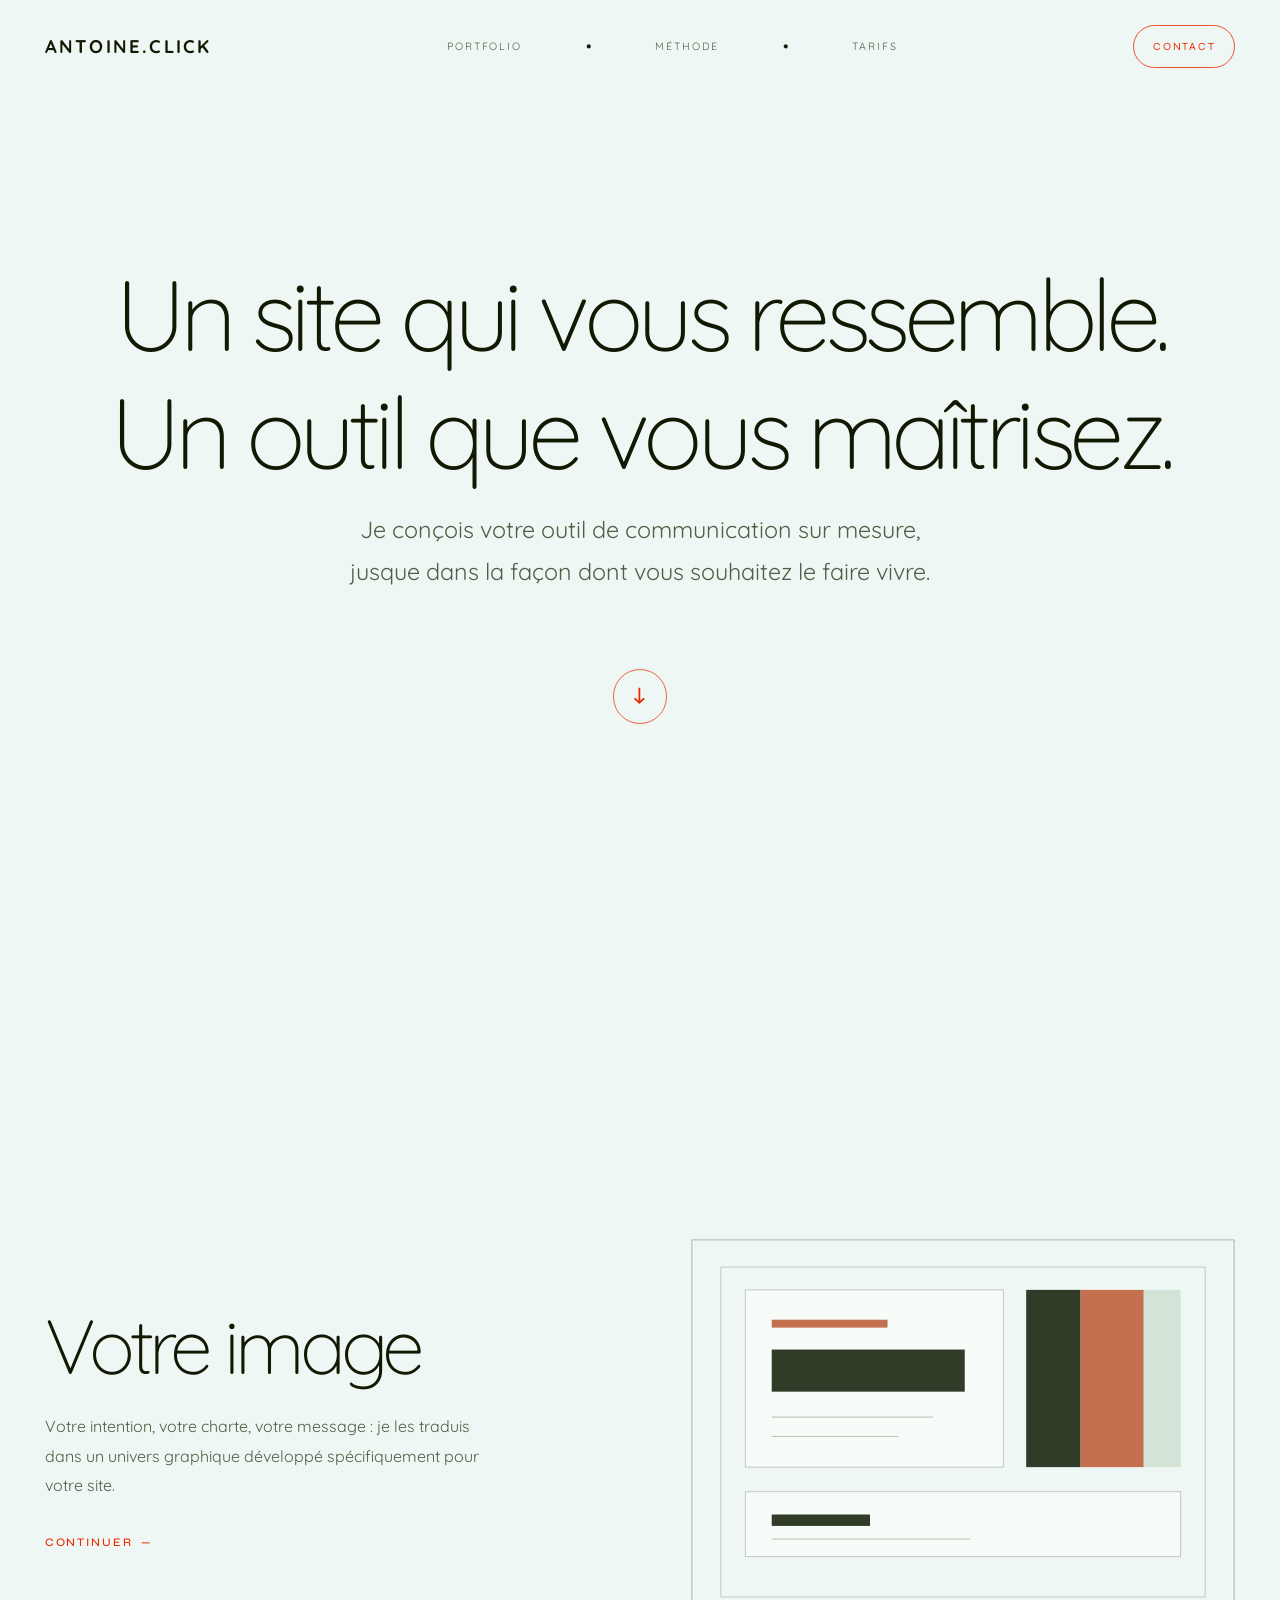
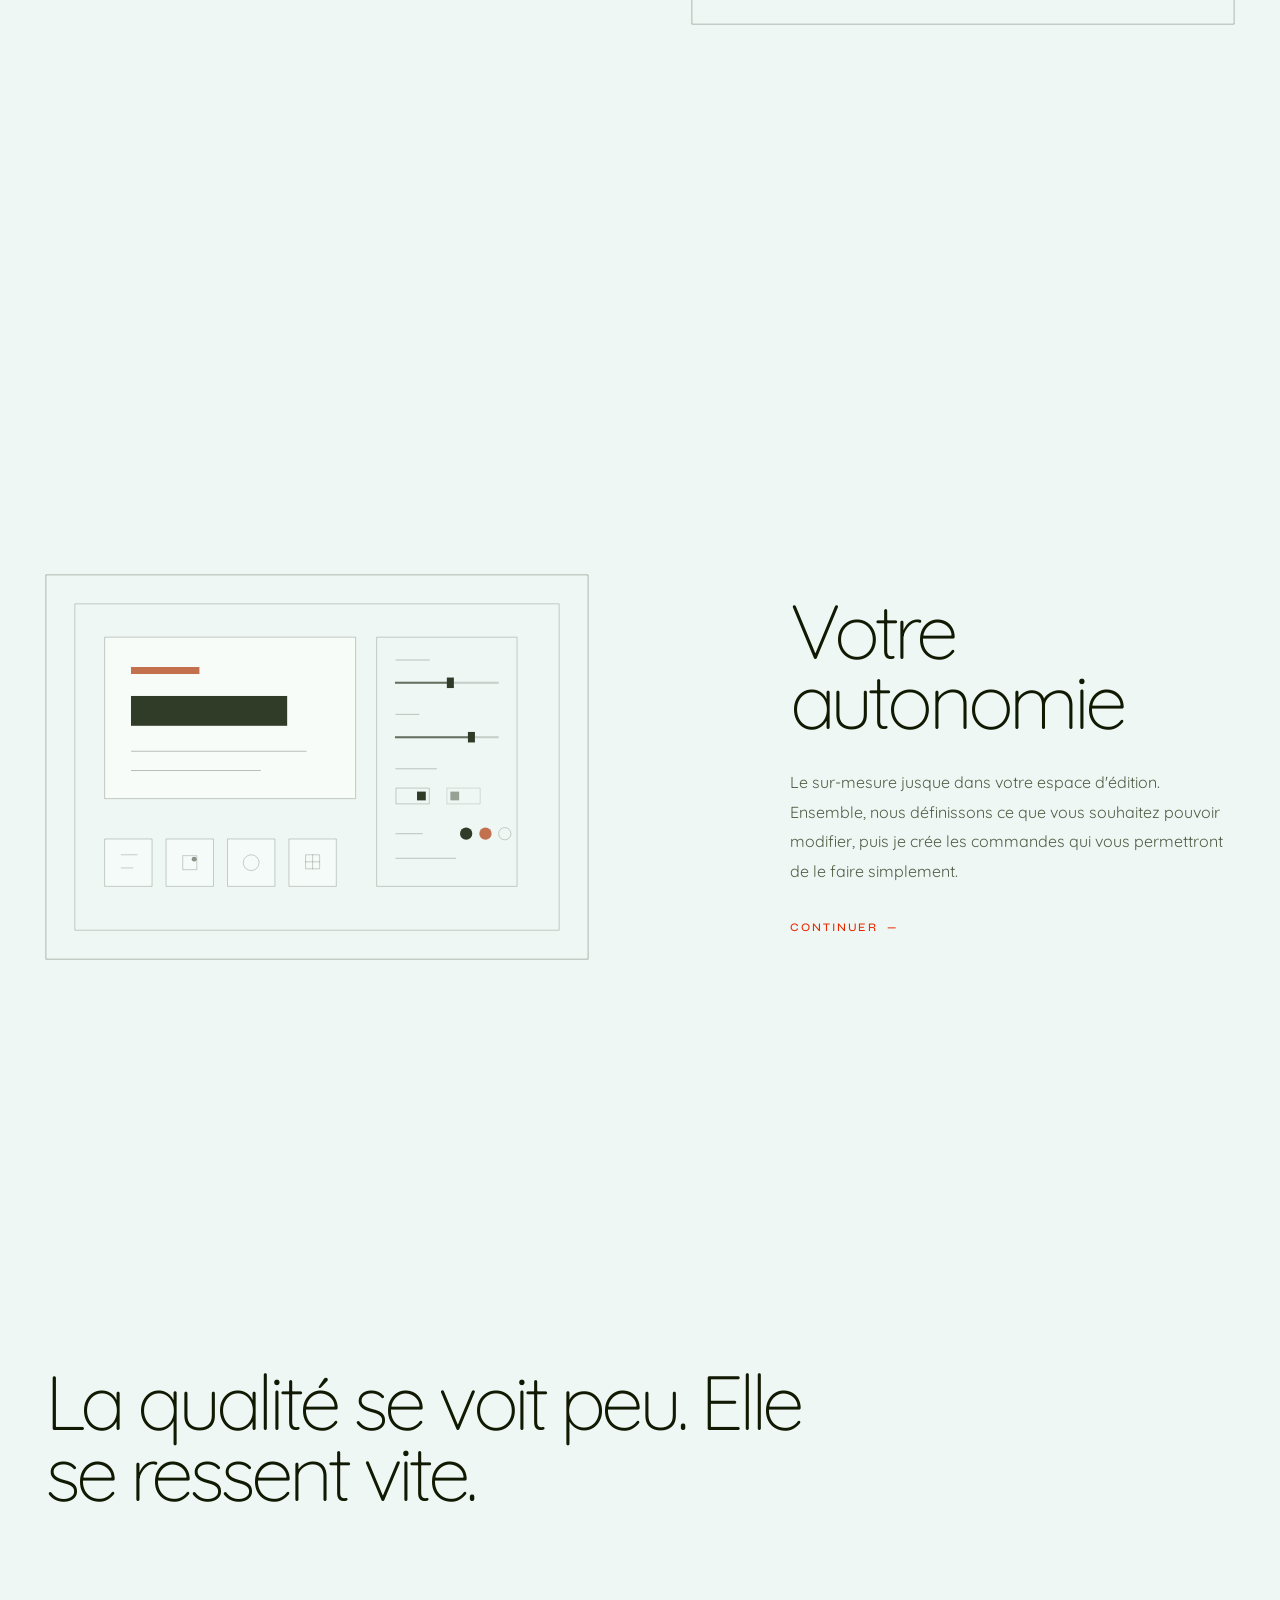
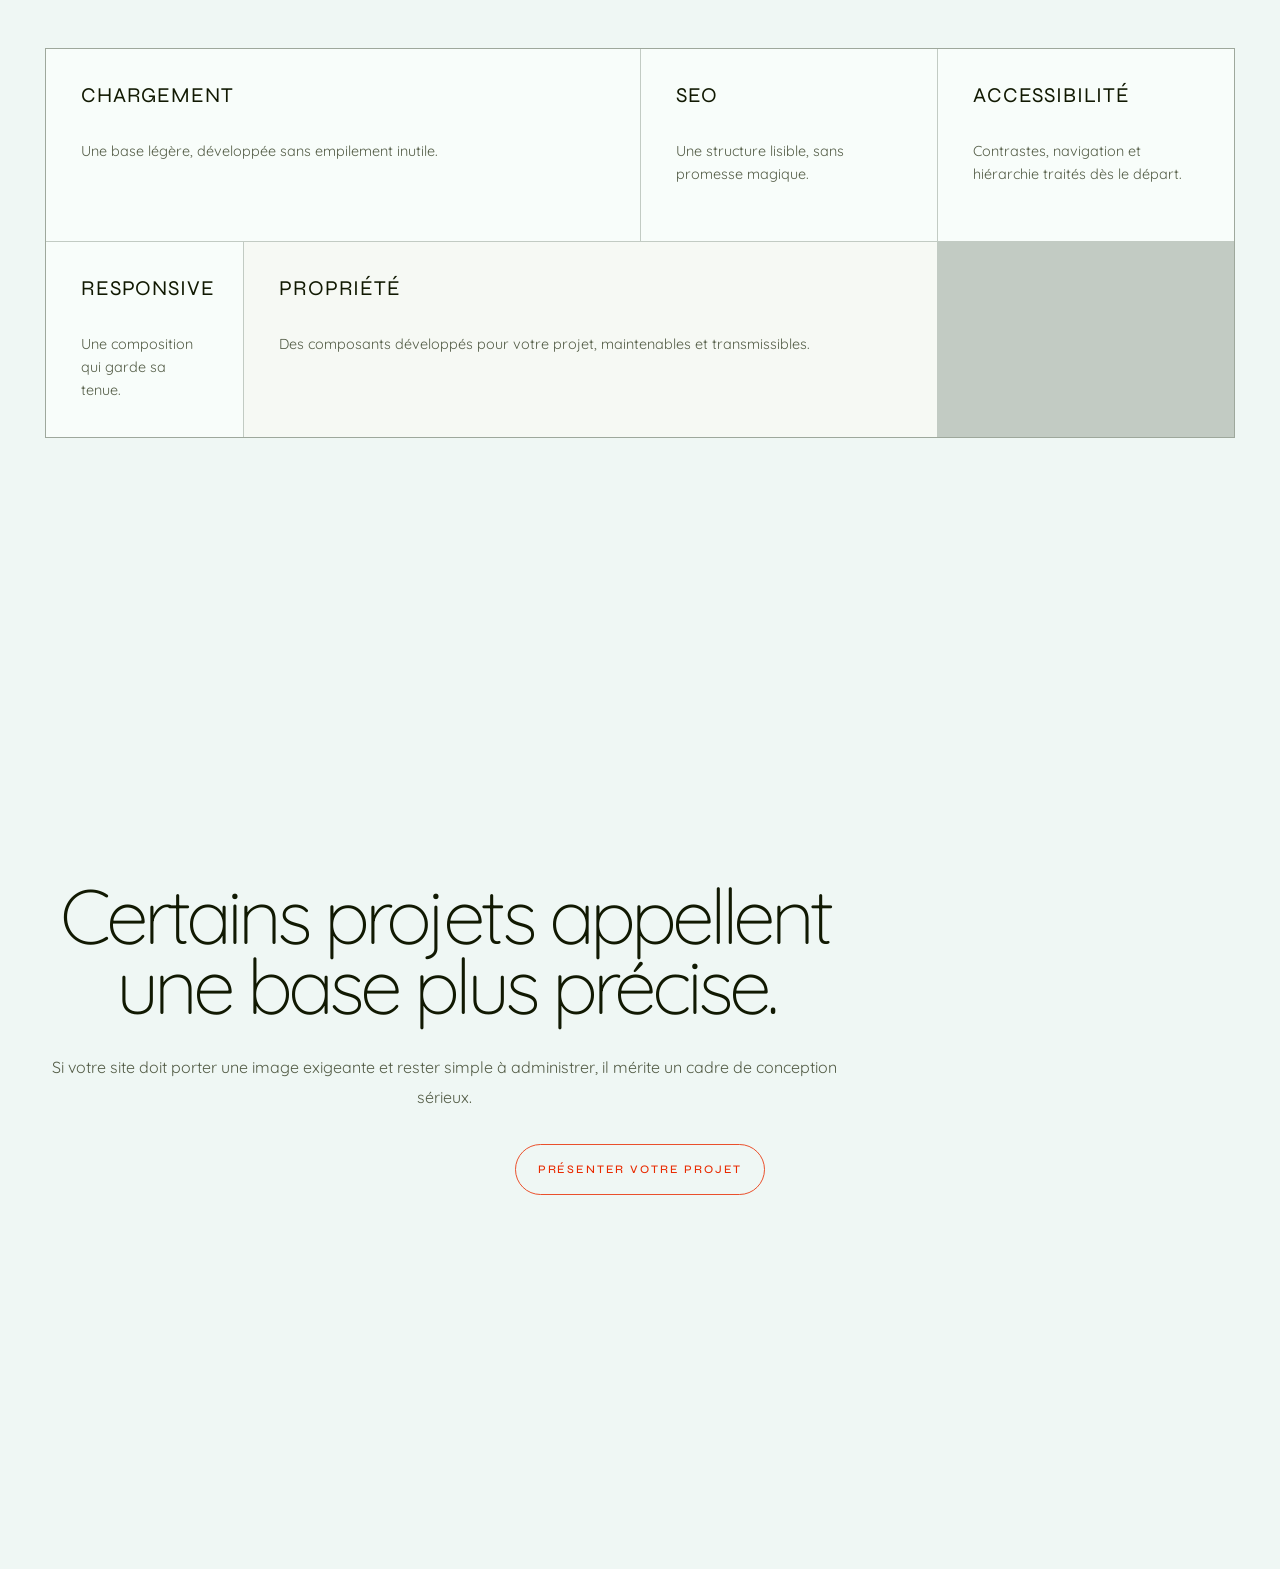
==== commit e1bef53c: "Publish validated prototype header" ====
--- a/index.html
+++ b/index.html
@@ -19,18 +19,22 @@
   <body>
     <a class="skip-link" href="#main">Aller au contenu</a>
 
-    <header class="site-header" aria-label="En-tête du site">
-      <a class="brand" href="index.html" aria-label="Antoine.click, accueil">
-        <span class="brand__name">Antoine.click</span>
-      </a>
+    <header class="site-header stage" aria-label="En-tête du site">
+      <div class="site-header__content stage-content">
+        <a class="brand" href="index.html" aria-label="Antoine.click, accueil">
+          <span class="brand__name">Antoine.click</span>
+        </a>
 
-      <nav class="site-nav" aria-label="Navigation principale">
-        <a href="#image">Image</a>
-        <a href="#edition">Édition</a>
-        <a href="#preuves">Exigence</a>
-      </nav>
+        <nav class="site-nav" aria-label="Navigation principale">
+          <a href="portfolio.html">Portfolio</a>
+          <span class="site-nav__separator" aria-hidden="true">•</span>
+          <a href="methode.html">Méthode</a>
+          <span class="site-nav__separator" aria-hidden="true">•</span>
+          <a href="tarifs.html">Tarifs</a>
+        </nav>
 
-      <a class="contact-link" href="#contact">Contact</a>
+        <a class="contact-link" href="#contact">Contact</a>
+      </div>
     </header>
 
     <main id="main">
--- a/editorial.css
+++ b/editorial.css
@@ -70,10 +70,6 @@
   transform: none;
 }
 
-main {
-  padding-top: var(--header-height);
-}
-
 .stage {
   display: flex;
   justify-content: center;
@@ -90,12 +86,16 @@
 }
 
 .site-header {
-  position: fixed;
+  position: sticky;
   z-index: 20;
   top: 0;
-  right: 0;
-  left: 0;
-  width: 100%;
+  padding-block-end: 0;
+  background: var(--color-canvas);
+  opacity: 0;
+  animation: revealHeader 900ms ease 2.2s forwards;
+}
+
+.site-header__content {
   display: grid;
   grid-template-columns: 1fr auto;
   grid-template-rows: auto auto;
@@ -103,13 +103,9 @@
   align-items: center;
   gap: var(--space-m);
   row-gap: 0.95rem;
-  height: var(--header-height);
-  margin-inline: 0;
-  padding-inline: max(var(--stagePadding), calc((100vw - var(--stage-max-inline-size)) / 2 + var(--stagePadding)));
+  block-size: var(--header-height);
+  min-block-size: auto;
   padding-block: var(--space-m);
-  background: var(--color-canvas);
-  opacity: 0;
-  animation: revealHeader 900ms ease 2.2s forwards;
 }
 
 .brand,
@@ -143,8 +139,7 @@
   grid-row: 2;
   display: flex;
   justify-content: flex-start;
-  gap: 1rem;
-  overflow-x: auto;
+  gap: clamp(0.55rem, 3vw, 1rem);
   padding-bottom: 0.25rem;
 }
 
@@ -160,23 +155,10 @@
     opacity 180ms ease;
 }
 
-.site-nav a::before {
-  position: absolute;
-  top: 50%;
-  right: calc(100% + 0.7rem);
-  width: 2rem;
-  height: 1px;
-  background: currentColor;
-  content: "";
-  opacity: 0.45;
-}
-
-.site-nav a::before {
-  display: none;
-}
-
-.site-nav a:first-child::before {
-  display: none;
+.site-nav__separator {
+  color: var(--color-ink);
+  font-size: 1rem;
+  line-height: 1;
 }
 
 .site-nav a::after,
@@ -196,14 +178,12 @@
 }
 
 .site-nav a:hover,
-.site-nav a:focus-visible,
 .read-link:hover,
 .read-link:focus-visible {
   color: var(--color-red);
 }
 
 .site-nav a:hover::after,
-.site-nav a:focus-visible::after,
 .read-link:hover::after,
 .read-link:focus-visible::after {
   opacity: 1;
@@ -246,13 +226,6 @@
   opacity: 0;
   text-align: center;
   animation: revealHero 1000ms ease 160ms forwards;
-}
-
-h1,
-h2,
-h3,
-p {
-  overflow-wrap: break-word;
 }
 
 h1,
@@ -690,18 +663,12 @@
 
 }
 
-@media (min-width: 48.0625rem) {
-  h1 {
-    font-size: clamp(3.2rem, 7.8vw, 7.6rem);
-  }
-}
-
-@media (min-width: 64.0625rem) {
+@media (min-width: 43.75rem) {
   :root {
     --header-height: 5.8rem;
   }
 
-  .site-header {
+  .site-header__content {
     grid-template-columns: auto 1fr auto;
     grid-template-rows: auto;
     align-content: normal;
@@ -714,17 +681,24 @@
     grid-column: auto;
     grid-row: auto;
     justify-content: center;
-    gap: clamp(1.7rem, 5vw, 5.8rem);
-    overflow-x: visible;
+    gap: clamp(1rem, 2.5vw, 2rem);
     padding-bottom: 0;
-  }
-
-  .site-nav a::before {
-    display: block;
   }
 
   .contact-link {
     padding-inline: 1.18rem;
+  }
+}
+
+@media (min-width: 48.0625rem) {
+  h1 {
+    font-size: clamp(3.2rem, 7.8vw, 7.6rem);
+  }
+}
+
+@media (min-width: 64.0625rem) {
+  .site-nav {
+    gap: clamp(1.7rem, 5vw, 5.8rem);
   }
 
   .editorial-block {
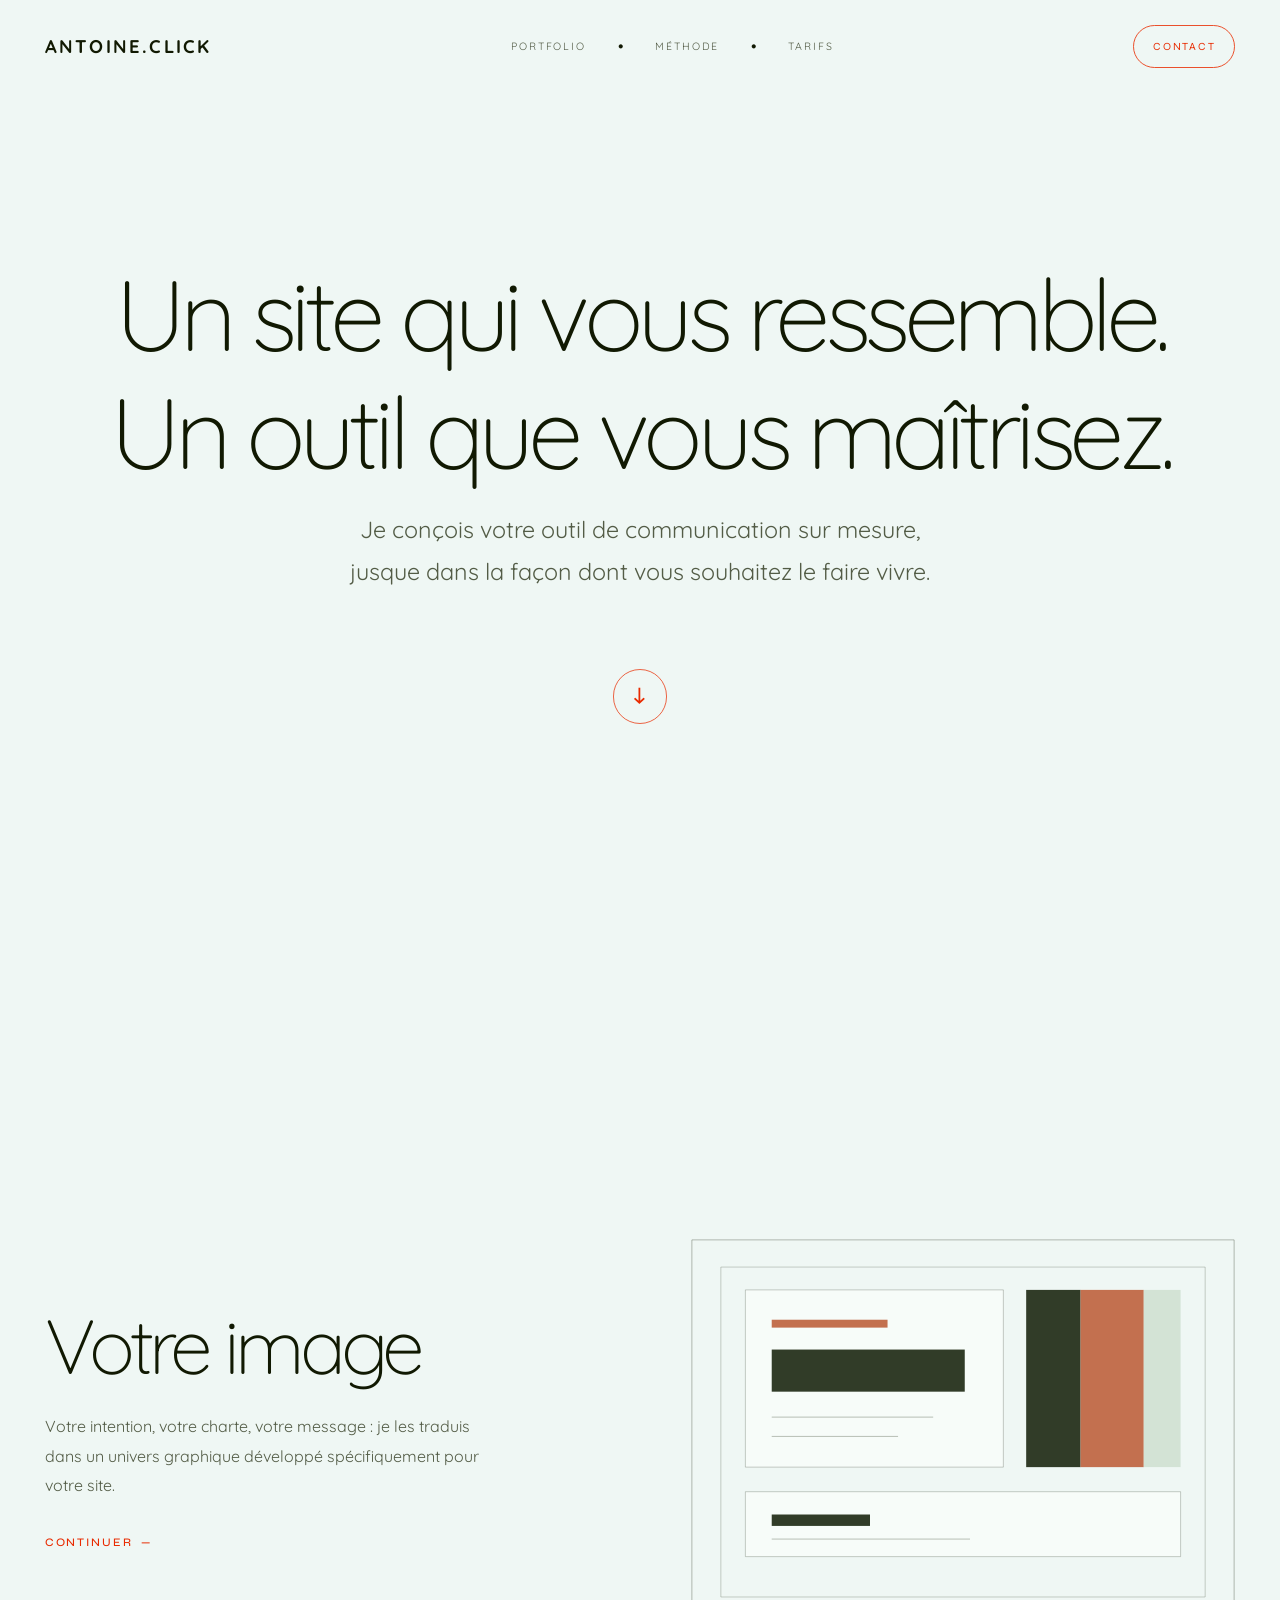
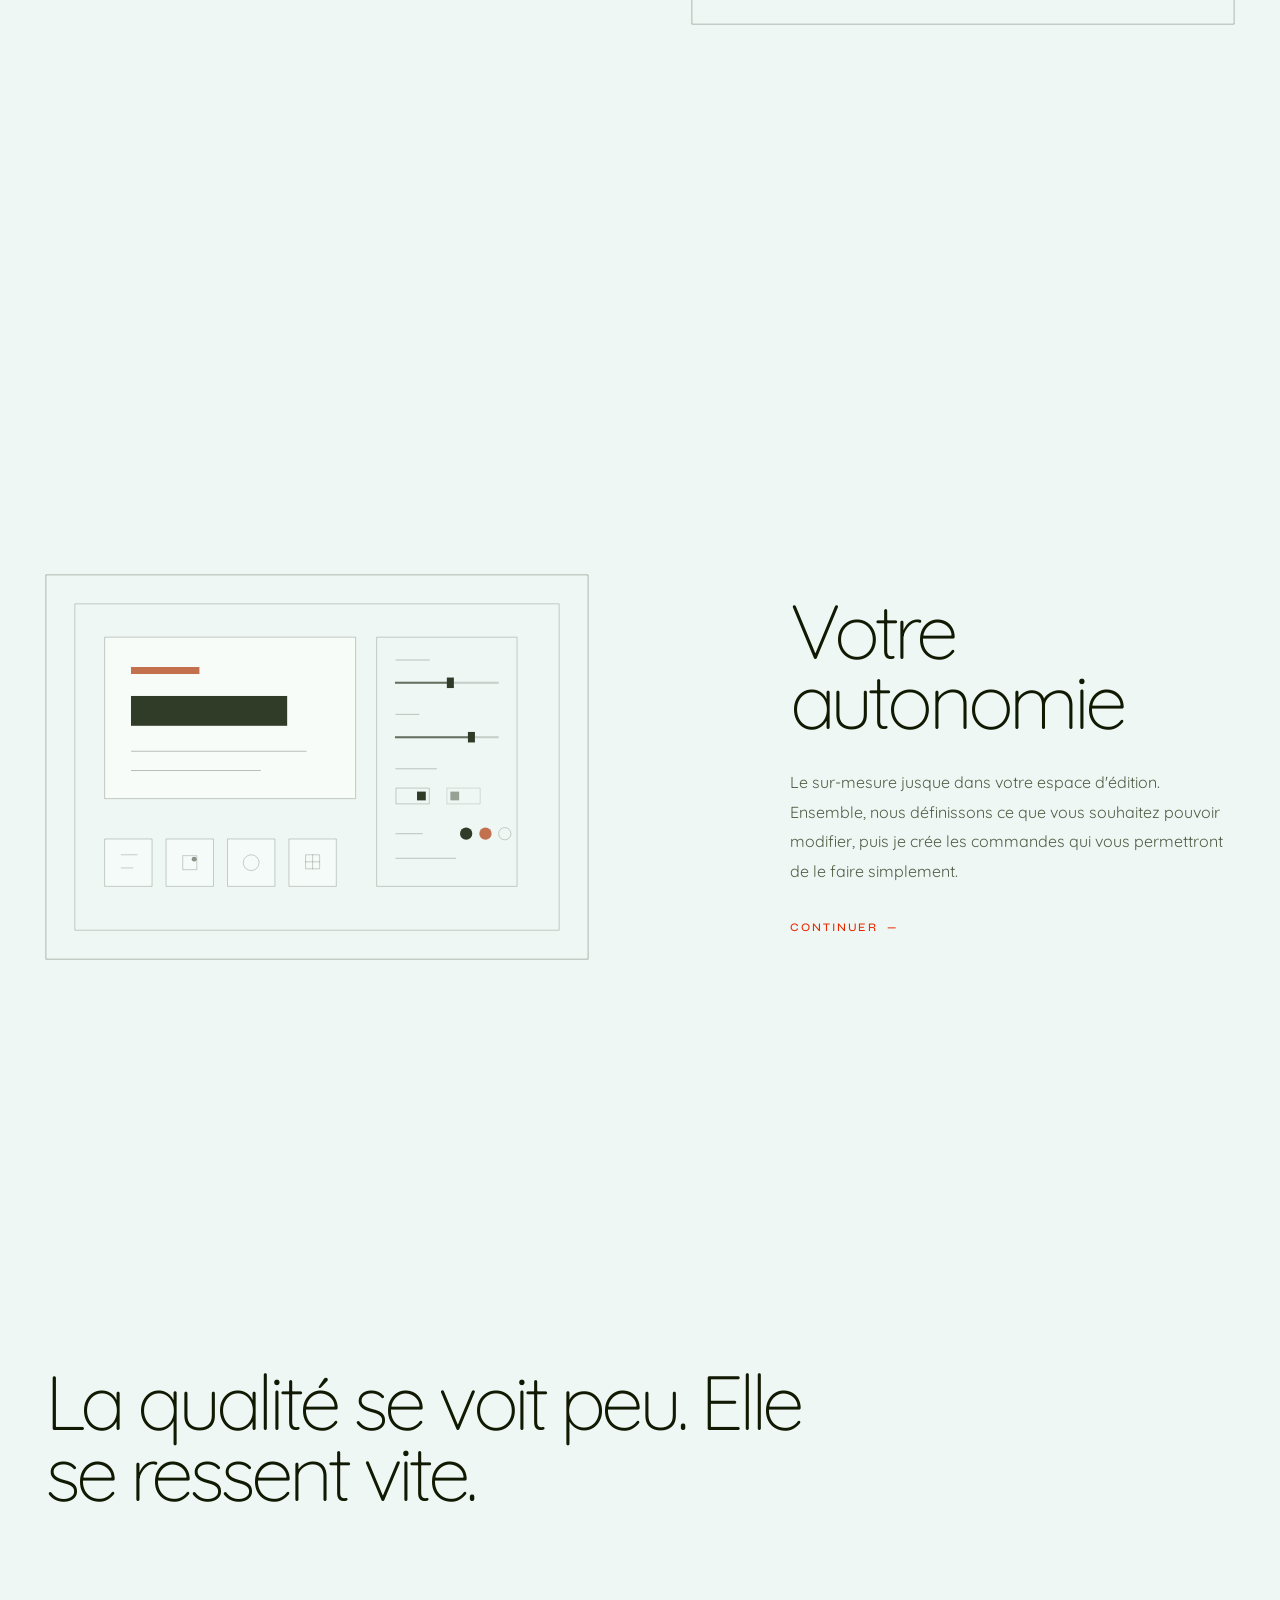
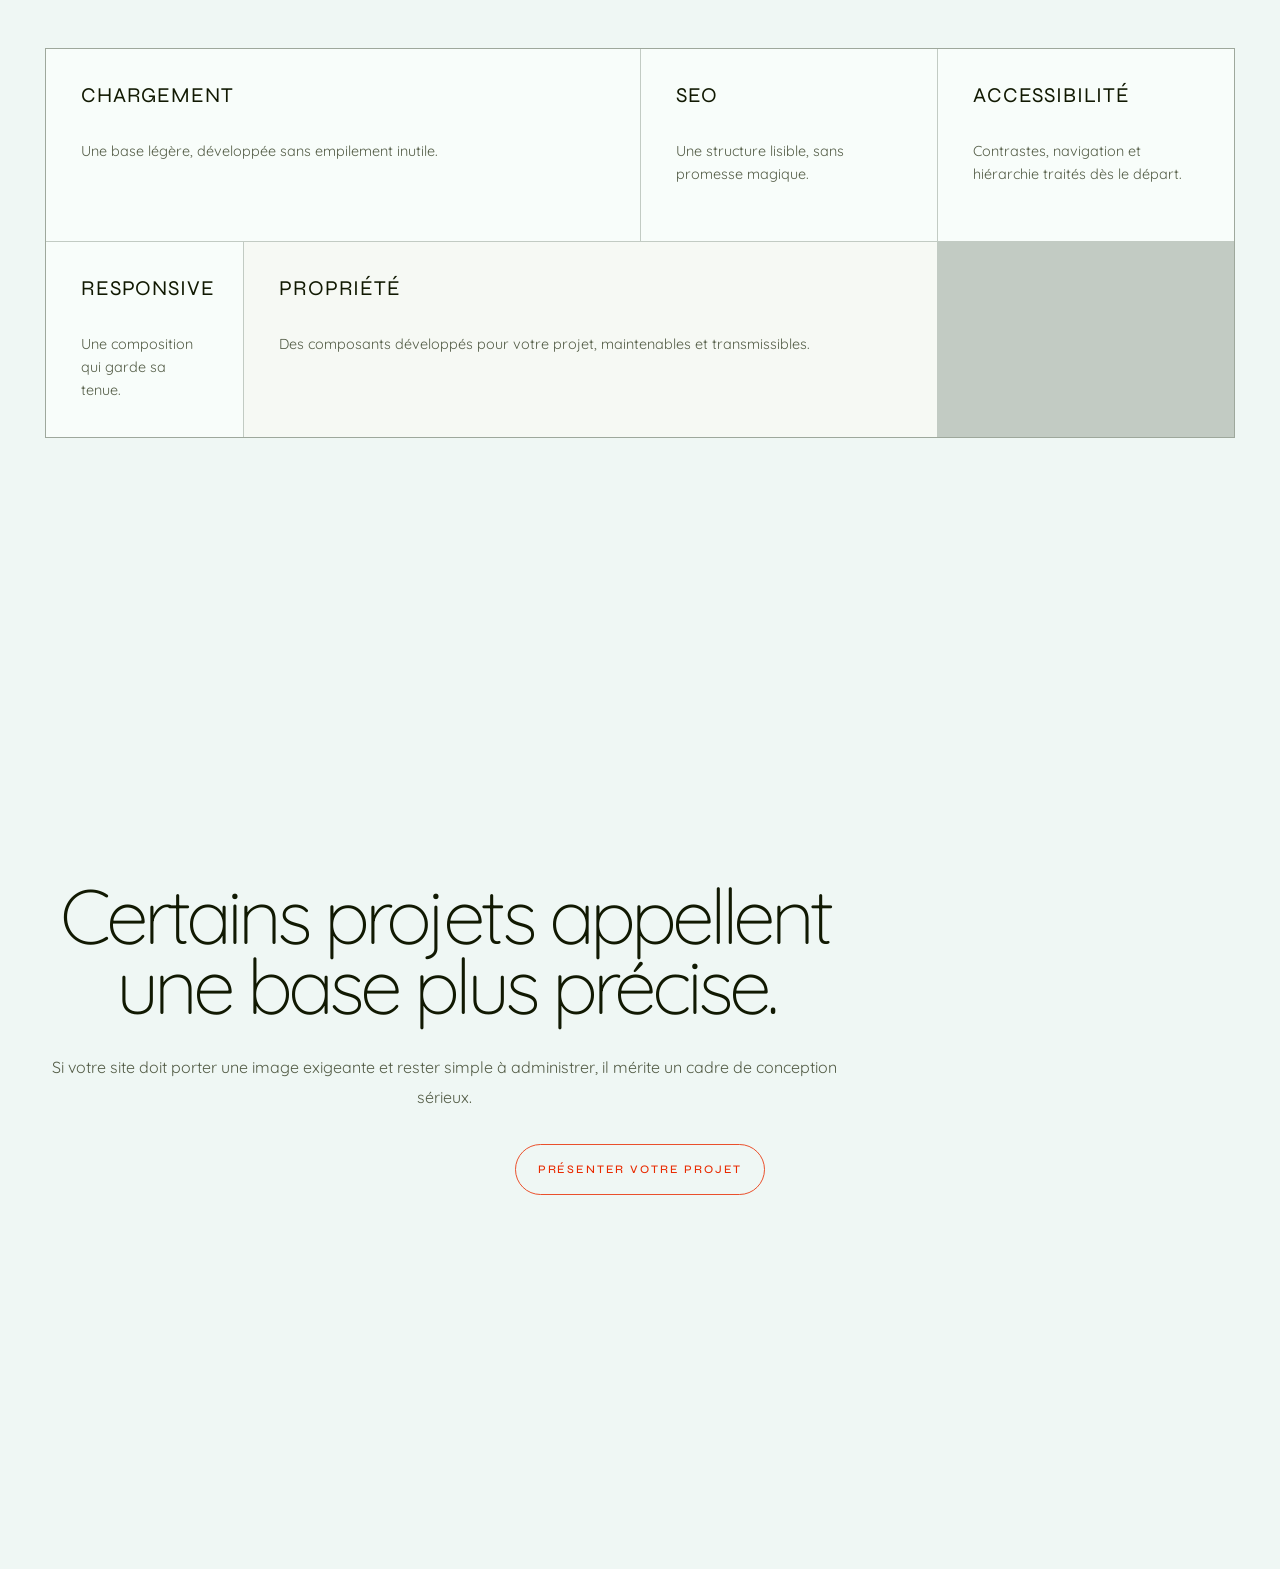
==== commit f948c03f: "Publish validated responsive navigation" ====
--- a/index.html
+++ b/index.html
@@ -25,15 +25,35 @@
           <span class="brand__name">Antoine.click</span>
         </a>
 
-        <nav class="site-nav" aria-label="Navigation principale">
+        <button
+          class="nav-toggle"
+          type="button"
+          aria-expanded="false"
+          aria-controls="site-nav"
+        >
+          <span class="nav-toggle__icon" aria-hidden="true">
+            <span></span>
+            <span></span>
+            <span></span>
+          </span>
+          <span class="visually-hidden">Ouvrir le menu</span>
+        </button>
+
+        <a class="contact-link" href="#contact">Contact</a>
+
+        <nav
+          class="site-nav"
+          id="site-nav"
+          aria-label="Navigation principale"
+          aria-hidden="true"
+          inert
+        >
           <a href="portfolio.html">Portfolio</a>
           <span class="site-nav__separator" aria-hidden="true">•</span>
           <a href="methode.html">Méthode</a>
           <span class="site-nav__separator" aria-hidden="true">•</span>
           <a href="tarifs.html">Tarifs</a>
         </nav>
-
-        <a class="contact-link" href="#contact">Contact</a>
       </div>
     </header>
 
@@ -182,5 +202,6 @@
         </div>
       </section>
     </main>
+    <script src="navigation.js"></script>
   </body>
 </html>
--- a/editorial.css
+++ b/editorial.css
@@ -20,7 +20,7 @@
   --stagePadding: 0.675rem;
   --stageSafety: clamp(4rem, 10vw, 8rem);
   --reading-width: 36rem;
-  --header-height: 7.8rem;
+  --header-height: 5.8rem;
   --space-xs: 0.5rem;
   --space-s: 0.85rem;
   --space-m: 1.25rem;
@@ -97,14 +97,13 @@
 
 .site-header__content {
   display: grid;
-  grid-template-columns: 1fr auto;
-  grid-template-rows: auto auto;
+  grid-template-columns: 1fr auto auto;
+  grid-template-rows: auto;
   align-content: center;
   align-items: center;
-  gap: var(--space-m);
-  row-gap: 0.95rem;
-  block-size: var(--header-height);
-  min-block-size: auto;
+  column-gap: 0.7rem;
+  row-gap: var(--space-m);
+  min-block-size: var(--header-height);
   padding-block: var(--space-m);
 }
 
@@ -135,12 +134,98 @@
 }
 
 .site-nav {
-  grid-column: 1 / -1;
-  grid-row: 2;
+  position: absolute;
+  inset-block-start: 100%;
+  inset-inline: 0;
   display: flex;
-  justify-content: flex-start;
+  justify-content: center;
   gap: clamp(0.55rem, 3vw, 1rem);
-  padding-bottom: 0.25rem;
+  padding: 1rem var(--stagePadding) 1.15rem;
+  background: var(--color-canvas);
+  opacity: 0;
+  pointer-events: none;
+  transform: translateY(-0.65rem);
+  visibility: hidden;
+  transition:
+    opacity 220ms ease,
+    transform 220ms ease,
+    visibility 0s linear 220ms;
+}
+
+.site-nav.is-open {
+  opacity: 1;
+  pointer-events: auto;
+  transform: translateY(0);
+  visibility: visible;
+  transition-delay: 0s;
+}
+
+.nav-toggle {
+  display: inline-flex;
+  align-items: center;
+  justify-content: center;
+  inline-size: 2.75rem;
+  block-size: 2.75rem;
+  padding: 0;
+  border: 0;
+  border-radius: 0;
+  color: var(--color-ink);
+  background: transparent;
+  box-shadow: none;
+  cursor: pointer;
+  transition:
+    background-color 180ms ease,
+    box-shadow 180ms ease,
+    color 180ms ease;
+}
+
+.nav-toggle:hover,
+.nav-toggle:focus-visible {
+  color: var(--color-red-dark);
+  background: color-mix(in oklch, var(--color-red) 5%, transparent);
+  box-shadow: 0 0 0 0.28rem color-mix(in oklch, var(--color-red) 9%, transparent);
+}
+
+.nav-toggle:focus-visible {
+  outline: 1px solid var(--color-red);
+  outline-offset: 0.38rem;
+}
+
+.nav-toggle__icon {
+  display: grid;
+  gap: 0.3rem;
+  inline-size: 1rem;
+}
+
+.nav-toggle__icon span {
+  display: block;
+  block-size: 1px;
+  background: currentColor;
+  transform-origin: center;
+  transition:
+    opacity 180ms ease,
+    transform 180ms ease;
+}
+
+.nav-toggle[aria-expanded="true"] .nav-toggle__icon span:first-child {
+  transform: translateY(0.3625rem) rotate(45deg);
+}
+
+.nav-toggle[aria-expanded="true"] .nav-toggle__icon span:nth-child(2) {
+  opacity: 0;
+  transform: scaleX(0);
+}
+
+.nav-toggle[aria-expanded="true"] .nav-toggle__icon span:last-child {
+  transform: translateY(-0.3625rem) rotate(-45deg);
+}
+
+.visually-hidden {
+  position: absolute;
+  inline-size: 1px;
+  block-size: 1px;
+  clip-path: inset(50%);
+  white-space: nowrap;
 }
 
 .site-nav a {
@@ -608,6 +693,49 @@
     --stagePadding: clamp(1rem, 3.5vw, 3.5rem);
   }
 
+  .site-header__content {
+    grid-template-columns: auto 1fr auto;
+    grid-template-rows: auto;
+    align-content: center;
+    gap: var(--space-l);
+    block-size: var(--header-height);
+    padding-block: 0;
+  }
+
+  .nav-toggle {
+    display: none;
+  }
+
+  .site-nav,
+  .site-nav.is-open {
+    position: static;
+    grid-column: 2;
+    grid-row: 1;
+    display: flex;
+    justify-content: center;
+    gap: clamp(1rem, 2.5vw, 2rem);
+    padding: 0;
+    background: transparent;
+    opacity: 1;
+    pointer-events: auto;
+    transform: none;
+    visibility: visible;
+    transition: none;
+  }
+
+  .contact-link {
+    grid-column: 3;
+    grid-row: 1;
+    justify-self: end;
+    inline-size: max-content;
+    padding-inline: 1.18rem;
+  }
+
+  .brand {
+    grid-column: 1;
+    grid-row: 1;
+  }
+
   .hero {
     align-items: center;
     text-align: center;
@@ -663,33 +791,6 @@
 
 }
 
-@media (min-width: 43.75rem) {
-  :root {
-    --header-height: 5.8rem;
-  }
-
-  .site-header__content {
-    grid-template-columns: auto 1fr auto;
-    grid-template-rows: auto;
-    align-content: normal;
-    gap: var(--space-l);
-    row-gap: normal;
-    padding-block: 0;
-  }
-
-  .site-nav {
-    grid-column: auto;
-    grid-row: auto;
-    justify-content: center;
-    gap: clamp(1rem, 2.5vw, 2rem);
-    padding-bottom: 0;
-  }
-
-  .contact-link {
-    padding-inline: 1.18rem;
-  }
-}
-
 @media (min-width: 48.0625rem) {
   h1 {
     font-size: clamp(3.2rem, 7.8vw, 7.6rem);
@@ -767,4 +868,10 @@
     animation: none;
     opacity: 1;
   }
-}
+
+  .site-nav,
+  .nav-toggle,
+  .nav-toggle__icon span {
+    transition: none;
+  }
+}
